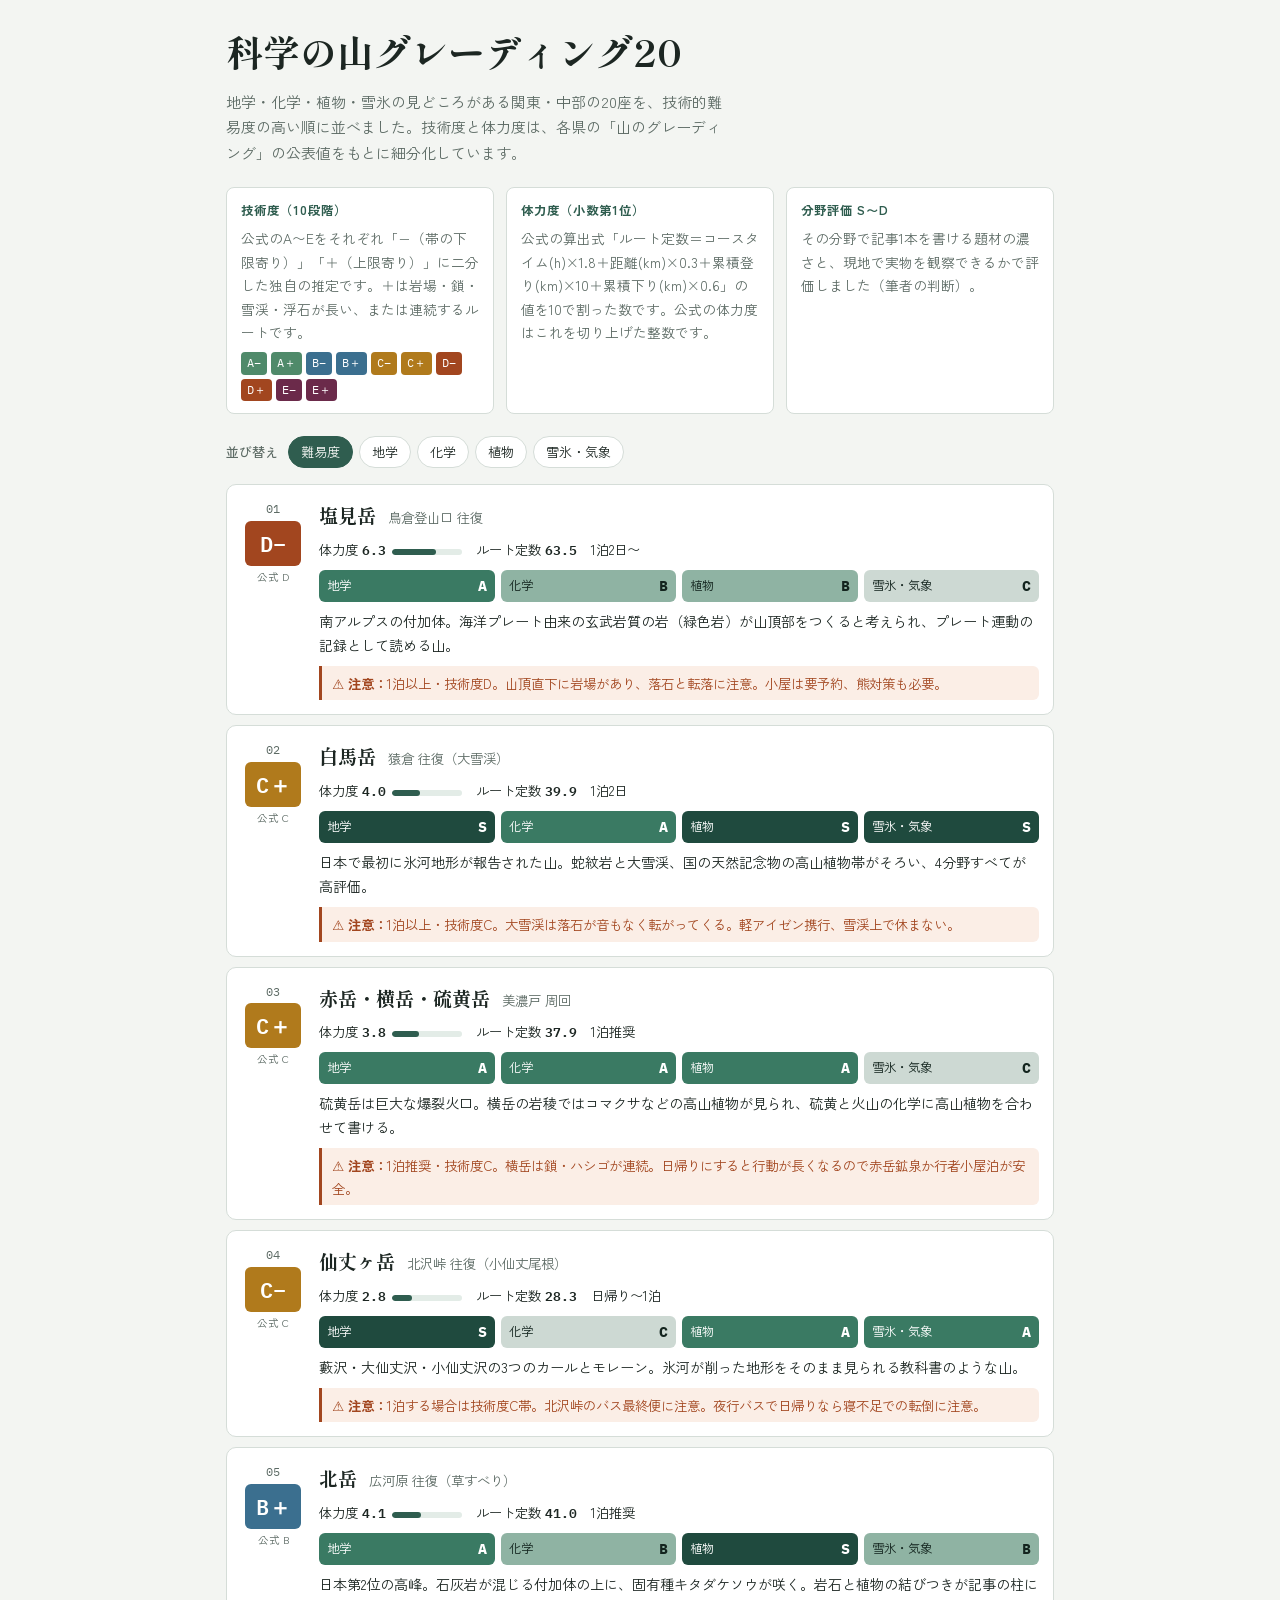
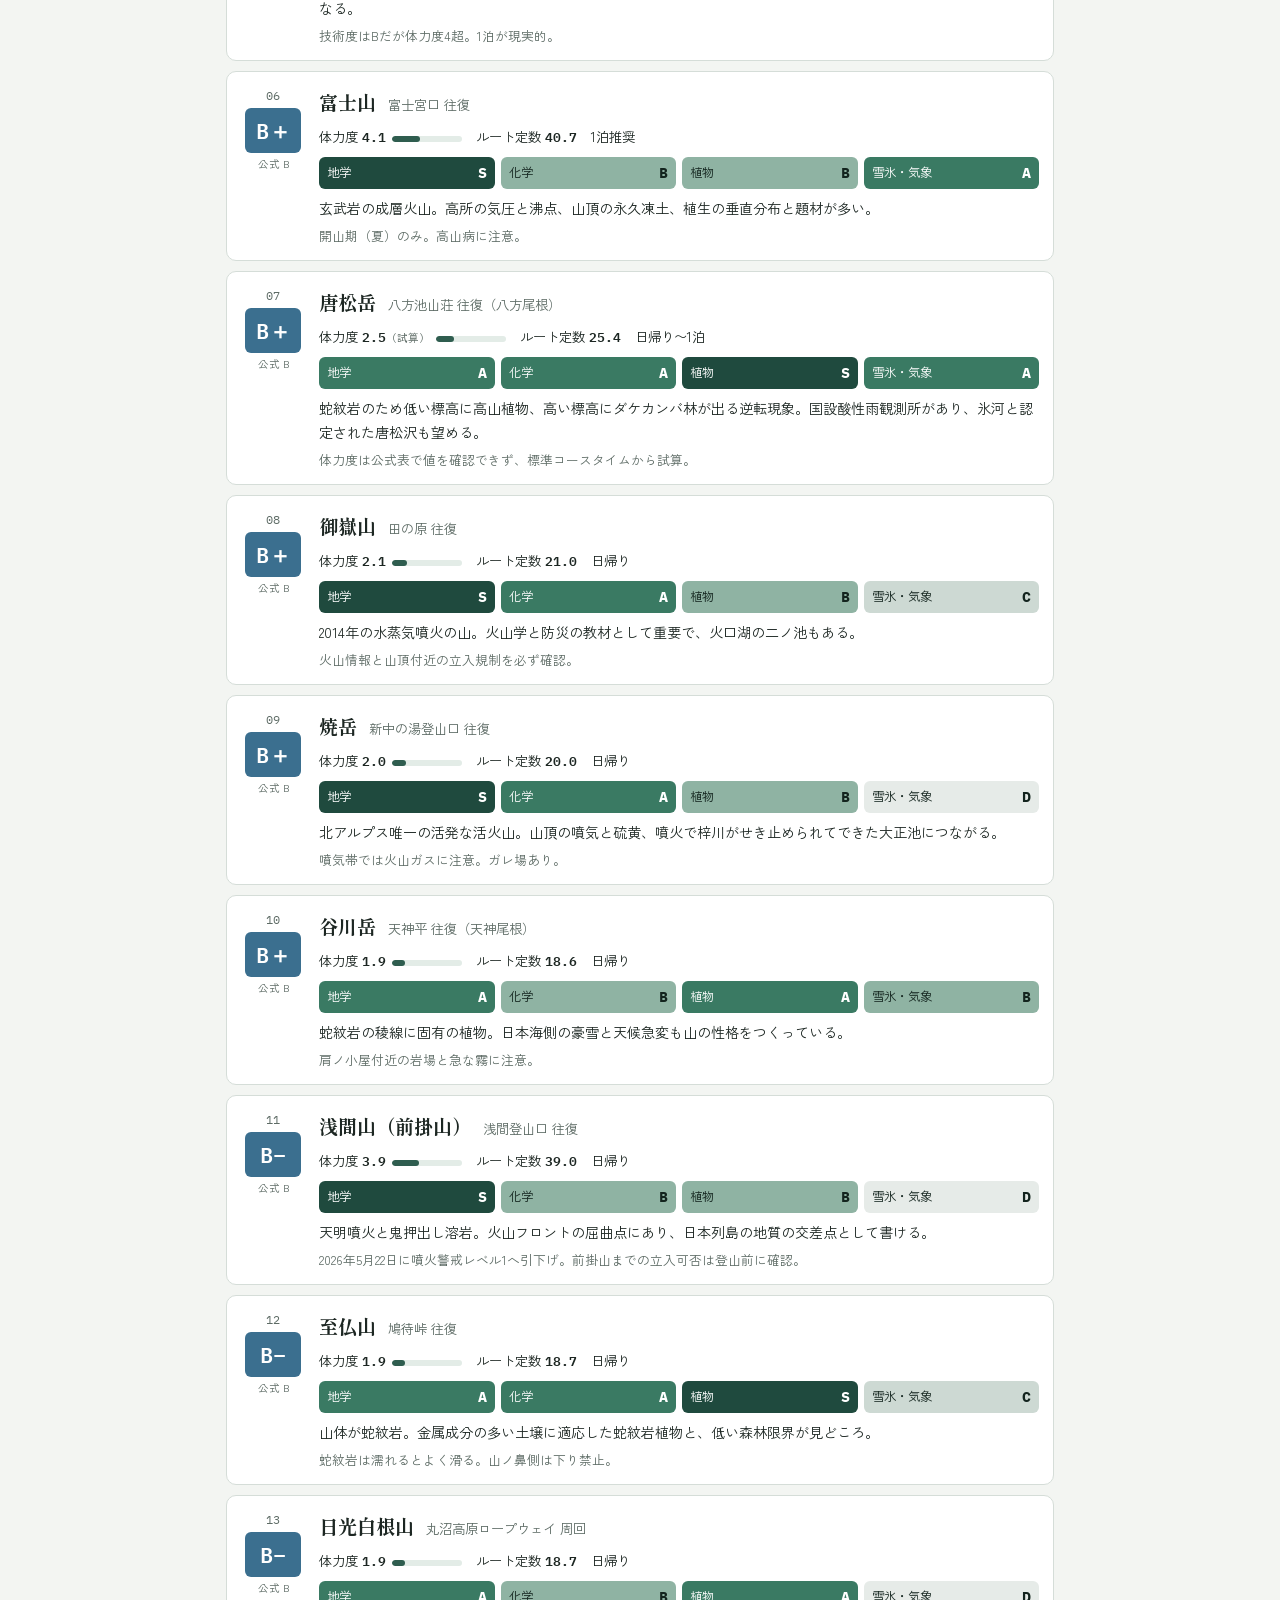
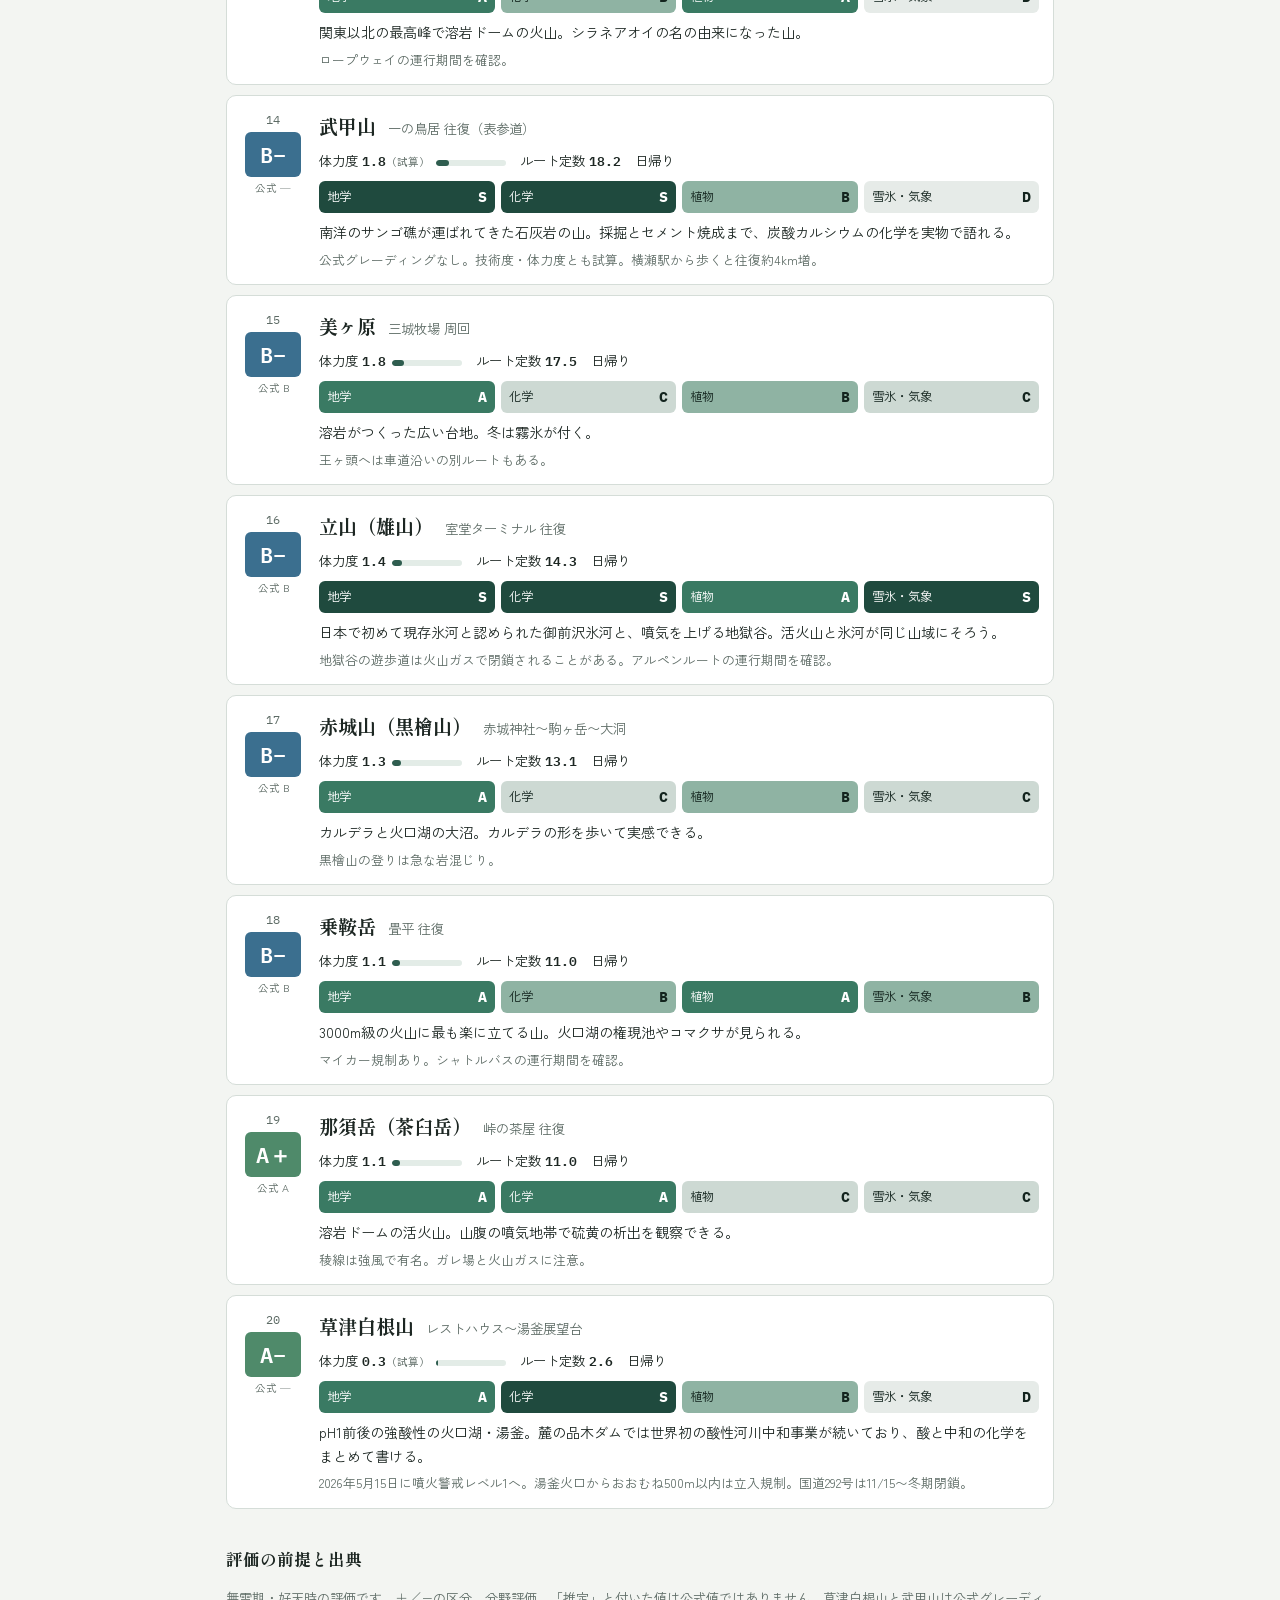
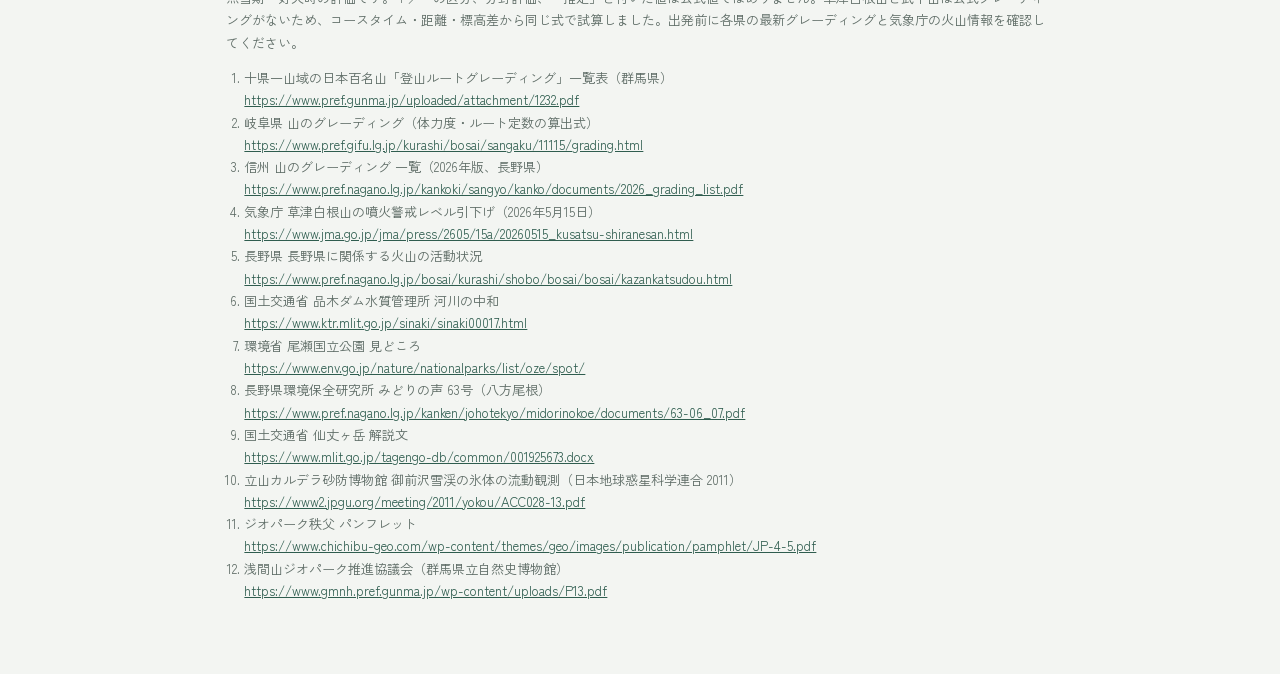
==== index.html @ 6cd1ec20 "Rename 科学の山グレーディング20.html to index.html" ====
<!doctype html><html><head><meta charset=utf8><meta name=viewport content="width=device-width,initial-scale=1,viewport-fit=cover"><style>:root{color-scheme:light;box-sizing:border-box;padding-top:env(safe-area-inset-top,0px);padding-bottom:env(safe-area-inset-bottom,0px)}html{scroll-padding-top:env(safe-area-inset-top,0px)}body{margin:0;padding:0;font:14px -apple-system,BlinkMacSystemFont,sans-serif;background:#fff;color:#000}img{max-width:100%}[hidden]:not([hidden=until-found i]){display:none!important}</style></head><body>
<title>科学の山グレーディング20</title>
<link rel="preconnect" href="https://fonts.googleapis.com">
<link rel="preconnect" href="https://fonts.gstatic.com" crossorigin>
<link rel="stylesheet" href="https://fonts.googleapis.com/css2?family=Shippori+Mincho+B1:wght@600;800&family=Zen+Kaku+Gothic+New:wght@400;500;700&family=IBM+Plex+Mono:wght@500;600&display=swap">
<style>
/* Layout: 等高線図の凡例のような縦一列の山カード。左に技術度バッジ、右に体力度と分野評価 */
:root{
  --bg:#f3f5f2; --surface:#ffffff; --fg:#1c2622; --muted:#5d6b65; --line:#d5ddd8;
  --pine:#2f5d4f; --pine-soft:#e3ece7; --warn:#a2461f; --warn-soft:#fbeee6;
  --gA:#4f8a6a; --gB:#3b6f8f; --gC:#b07a1c; --gD:#a2461f; --gE:#6b2a4a;
  --sS:#1f4a3e; --sA:#3a7a63; --sB:#8fb3a3; --sC:#cdd9d3; --sD:#e6ebe8;
  --onS:#ffffff; --onB:#13241e;
  --f-display:"Shippori Mincho B1","Hiragino Mincho ProN","Yu Mincho",serif;
  --f-body:"Zen Kaku Gothic New","Hiragino Sans","Yu Gothic",system-ui,sans-serif;
  --f-num:"IBM Plex Mono",ui-monospace,"SFMono-Regular",monospace;
}
@media (prefers-color-scheme: dark){:root:not([data-theme="light"]){
  --bg:#121815; --surface:#1a221e; --fg:#e4ebe7; --muted:#9aaba3; --line:#2c3833;
  --pine:#8cc7ae; --pine-soft:#1f2c26; --warn:#f0a07a; --warn-soft:#2e1d16;
  --gA:#6fb08c; --gB:#6aa2c4; --gC:#d9a548; --gD:#e57f53; --gE:#c27aa0;
  --sS:#8cc7ae; --sA:#5e9c84; --sB:#3d5f51; --sC:#2a3a33; --sD:#212b27;
  --onS:#0f1a15; --onB:#e4ebe7; color-scheme:dark}}
:root[data-theme="dark"]{
  --bg:#121815; --surface:#1a221e; --fg:#e4ebe7; --muted:#9aaba3; --line:#2c3833;
  --pine:#8cc7ae; --pine-soft:#1f2c26; --warn:#f0a07a; --warn-soft:#2e1d16;
  --gA:#6fb08c; --gB:#6aa2c4; --gC:#d9a548; --gD:#e57f53; --gE:#c27aa0;
  --sS:#8cc7ae; --sA:#5e9c84; --sB:#3d5f51; --sC:#2a3a33; --sD:#212b27;
  --onS:#0f1a15; --onB:#e4ebe7; color-scheme:dark}
*{box-sizing:border-box}
body{background:var(--bg);color:var(--fg);font-family:var(--f-body);font-size:15px;line-height:1.7;margin:0}
.wrap{max-width:860px;margin:0 auto;padding-inline:16px;padding-block:28px 56px}
h1{font-family:var(--f-display);font-weight:800;font-size:clamp(1.6rem,5vw,2.3rem);line-height:1.25;margin:0 0 .4em;text-wrap:balance}
.lead{color:var(--muted);max-width:62ch;margin:0}
.legend{display:grid;grid-template-columns:repeat(auto-fit,minmax(240px,1fr));gap:12px;margin:22px 0}
.legend section{background:var(--surface);border:1px solid var(--line);border-radius:8px;padding:12px 14px;min-width:0}
.legend h2{font-size:.78rem;letter-spacing:.08em;color:var(--pine);margin:0 0 6px;font-weight:700}
.legend p{margin:0;font-size:.86rem;color:var(--muted)}
.scale{display:flex;flex-wrap:wrap;gap:4px;margin-top:8px}
.scale span{font-family:var(--f-num);font-size:.75rem;padding:1px 6px;border-radius:4px;color:#fff}
.sortbar{display:flex;flex-wrap:wrap;gap:6px;align-items:center;margin:8px 0 16px}
.sortbar b{font-size:.8rem;color:var(--muted);font-weight:500;margin-right:4px}
.sortbar button{font:inherit;font-size:.82rem;border:1px solid var(--line);background:var(--surface);color:var(--fg);border-radius:999px;padding:4px 12px;cursor:pointer}
.sortbar button[aria-pressed="true"]{background:var(--pine);border-color:var(--pine);color:var(--bg)}
.sortbar button:focus-visible{outline:2px solid var(--pine);outline-offset:2px}
ol.list{list-style:none;margin:0;padding:0;display:grid;gap:10px}
.m{display:grid;grid-template-columns:64px 1fr;gap:14px;background:var(--surface);border:1px solid var(--line);border-radius:10px;padding:14px}
.badge{display:flex;flex-direction:column;align-items:center;gap:2px}
.g{font-family:var(--f-num);font-weight:600;font-size:1.35rem;width:56px;text-align:center;border-radius:6px;padding:4px 0;color:#fff}
.g.A{background:var(--gA)}.g.B{background:var(--gB)}.g.C{background:var(--gC)}.g.D{background:var(--gD)}.g.E{background:var(--gE)}
.est{font-size:.66rem;color:var(--muted)}
.rank{font-family:var(--f-num);font-size:.72rem;color:var(--muted)}
.body{min-width:0}
.top{display:flex;flex-wrap:wrap;align-items:baseline;gap:4px 12px}
.name{font-family:var(--f-display);font-weight:800;font-size:1.2rem;margin:0}
.route{font-size:.84rem;color:var(--muted)}
.facts{display:flex;flex-wrap:wrap;gap:6px 14px;margin:6px 0 8px;font-size:.84rem}
.facts .num{font-family:var(--f-num);font-weight:600;font-variant-numeric:tabular-nums}
.bar{display:inline-block;width:70px;height:6px;border-radius:3px;background:var(--pine-soft);vertical-align:middle;margin-left:6px;position:relative;overflow:hidden}
.bar i{position:absolute;inset:0 auto 0 0;background:var(--pine);border-radius:3px}
.scores{display:grid;grid-template-columns:repeat(4,minmax(0,1fr));gap:6px;margin-bottom:8px}
.sc{display:flex;justify-content:space-between;align-items:center;gap:4px;border-radius:6px;padding:3px 8px;font-size:.78rem;background:var(--sD);color:var(--onB)}
.sc b{font-family:var(--f-num);font-size:.95rem}
.sc.S{background:var(--sS);color:var(--onS)}.sc.A{background:var(--sA);color:var(--onS)}.sc.B{background:var(--sB);color:var(--onB)}.sc.C{background:var(--sC);color:var(--onB)}
.note{margin:0;font-size:.88rem}
.status{margin:4px 0 0;font-size:.8rem;color:var(--muted)}
.warn{margin-top:8px;background:var(--warn-soft);color:var(--warn);border-left:3px solid var(--warn);padding:6px 10px;font-size:.84rem;border-radius:0 6px 6px 0}
.warn strong{font-weight:700}
footer{margin-top:36px;font-size:.82rem;color:var(--muted)}
footer h2{font-family:var(--f-display);font-size:1.05rem;color:var(--fg);margin:0 0 8px}
footer ol{padding-left:1.4em;margin:0 0 16px}
footer a{color:var(--pine);word-break:break-all}
@media (max-width:520px){
  .m{grid-template-columns:52px 1fr;gap:10px;padding:12px}
  .g{width:48px;font-size:1.15rem}
  .scores{grid-template-columns:repeat(2,minmax(0,1fr))}
}
@media (prefers-reduced-motion:reduce){*{transition:none!important}}
</style>

<div class="wrap">
  <h1>科学の山グレーディング20</h1>
  <p class="lead">地学・化学・植物・雪氷の見どころがある関東・中部の20座を、技術的難易度の高い順に並べました。技術度と体力度は、各県の「山のグレーディング」の公表値をもとに細分化しています。</p>

  <div class="legend">
    <section>
      <h2>技術度（10段階）</h2>
      <p>公式のA〜Eをそれぞれ「−（帯の下限寄り）」「＋（上限寄り）」に二分した独自の推定です。＋は岩場・鎖・雪渓・浮石が長い、または連続するルートです。</p>
      <div class="scale"><span style="background:var(--gA)">A−</span><span style="background:var(--gA)">A＋</span><span style="background:var(--gB)">B−</span><span style="background:var(--gB)">B＋</span><span style="background:var(--gC)">C−</span><span style="background:var(--gC)">C＋</span><span style="background:var(--gD)">D−</span><span style="background:var(--gD)">D＋</span><span style="background:var(--gE)">E−</span><span style="background:var(--gE)">E＋</span></div>
    </section>
    <section>
      <h2>体力度（小数第1位）</h2>
      <p>公式の算出式「ルート定数＝コースタイム(h)×1.8＋距離(km)×0.3＋累積登り(km)×10＋累積下り(km)×0.6」の値を10で割った数です。公式の体力度はこれを切り上げた整数です。</p>
    </section>
    <section>
      <h2>分野評価 S〜D</h2>
      <p>その分野で記事1本を書ける題材の濃さと、現地で実物を観察できるかで評価しました（筆者の判断）。</p>
    </section>
  </div>

  <div class="sortbar" role="group" aria-label="並び替え">
    <b>並び替え</b>
    <button type="button" id="s-diff" data-k="diff" aria-pressed="true">難易度</button>
    <button type="button" id="s-geo" data-k="geo" aria-pressed="false">地学</button>
    <button type="button" id="s-chem" data-k="chem" aria-pressed="false">化学</button>
    <button type="button" id="s-plant" data-k="plant" aria-pressed="false">植物</button>
    <button type="button" id="s-ice" data-k="ice" aria-pressed="false">雪氷・気象</button>
  </div>

  <ol class="list" id="list"></ol>

  <footer>
    <h2>評価の前提と出典</h2>
    <p>無雪期・好天時の評価です。＋／−の区分、分野評価、「推定」と付いた値は公式値ではありません。草津白根山と武甲山は公式グレーディングがないため、コースタイム・距離・標高差から同じ式で試算しました。出発前に各県の最新グレーディングと気象庁の火山情報を確認してください。</p>
    <ol>
      <li>十県一山域の日本百名山「登山ルートグレーディング」一覧表（群馬県）<br><a href="https://www.pref.gunma.jp/uploaded/attachment/1232.pdf" target="_blank" rel="noopener">https://www.pref.gunma.jp/uploaded/attachment/1232.pdf</a></li>
      <li>岐阜県 山のグレーディング（体力度・ルート定数の算出式）<br><a href="https://www.pref.gifu.lg.jp/kurashi/bosai/sangaku/11115/grading.html" target="_blank" rel="noopener">https://www.pref.gifu.lg.jp/kurashi/bosai/sangaku/11115/grading.html</a></li>
      <li>信州 山のグレーディング 一覧（2026年版、長野県）<br><a href="https://www.pref.nagano.lg.jp/kankoki/sangyo/kanko/documents/2026_grading_list.pdf" target="_blank" rel="noopener">https://www.pref.nagano.lg.jp/kankoki/sangyo/kanko/documents/2026_grading_list.pdf</a></li>
      <li>気象庁 草津白根山の噴火警戒レベル引下げ（2026年5月15日）<br><a href="https://www.jma.go.jp/jma/press/2605/15a/20260515_kusatsu-shiranesan.html" target="_blank" rel="noopener">https://www.jma.go.jp/jma/press/2605/15a/20260515_kusatsu-shiranesan.html</a></li>
      <li>長野県 長野県に関係する火山の活動状況<br><a href="https://www.pref.nagano.lg.jp/bosai/kurashi/shobo/bosai/bosai/kazankatsudou.html" target="_blank" rel="noopener">https://www.pref.nagano.lg.jp/bosai/kurashi/shobo/bosai/bosai/kazankatsudou.html</a></li>
      <li>国土交通省 品木ダム水質管理所 河川の中和<br><a href="https://www.ktr.mlit.go.jp/sinaki/sinaki00017.html" target="_blank" rel="noopener">https://www.ktr.mlit.go.jp/sinaki/sinaki00017.html</a></li>
      <li>環境省 尾瀬国立公園 見どころ<br><a href="https://www.env.go.jp/nature/nationalparks/list/oze/spot/" target="_blank" rel="noopener">https://www.env.go.jp/nature/nationalparks/list/oze/spot/</a></li>
      <li>長野県環境保全研究所 みどりの声 63号（八方尾根）<br><a href="https://www.pref.nagano.lg.jp/kanken/johotekyo/midorinokoe/documents/63-06_07.pdf" target="_blank" rel="noopener">https://www.pref.nagano.lg.jp/kanken/johotekyo/midorinokoe/documents/63-06_07.pdf</a></li>
      <li>国土交通省 仙丈ヶ岳 解説文<br><a href="https://www.mlit.go.jp/tagengo-db/common/001925673.docx" target="_blank" rel="noopener">https://www.mlit.go.jp/tagengo-db/common/001925673.docx</a></li>
      <li>立山カルデラ砂防博物館 御前沢雪渓の氷体の流動観測（日本地球惑星科学連合 2011）<br><a href="https://www2.jpgu.org/meeting/2011/yokou/ACC028-13.pdf" target="_blank" rel="noopener">https://www2.jpgu.org/meeting/2011/yokou/ACC028-13.pdf</a></li>
      <li>ジオパーク秩父 パンフレット<br><a href="https://www.chichibu-geo.com/wp-content/themes/geo/images/publication/pamphlet/JP-4-5.pdf" target="_blank" rel="noopener">https://www.chichibu-geo.com/wp-content/themes/geo/images/publication/pamphlet/JP-4-5.pdf</a></li>
      <li>浅間山ジオパーク推進協議会（群馬県立自然史博物館）<br><a href="https://www.gmnh.pref.gunma.jp/wp-content/uploads/P13.pdf" target="_blank" rel="noopener">https://www.gmnh.pref.gunma.jp/wp-content/uploads/P13.pdf</a></li>
    </ol>
  </footer>
</div>

<script>
const M = [
 {n:"塩見岳",r:"鳥倉登山口 往復",of:"D",g:"D−",c:63.5,days:"1泊2日〜",geo:"A",chem:"B",plant:"B",ice:"C",
  t:"南アルプスの付加体。海洋プレート由来の玄武岩質の岩（緑色岩）が山頂部をつくると考えられ、プレート運動の記録として読める山。",
  w:"1泊以上・技術度D。山頂直下に岩場があり、落石と転落に注意。小屋は要予約、熊対策も必要。"},
 {n:"白馬岳",r:"猿倉 往復（大雪渓）",of:"C",g:"C＋",c:39.9,days:"1泊2日",geo:"S",chem:"A",plant:"S",ice:"S",
  t:"日本で最初に氷河地形が報告された山。蛇紋岩と大雪渓、国の天然記念物の高山植物帯がそろい、4分野すべてが高評価。",
  w:"1泊以上・技術度C。大雪渓は落石が音もなく転がってくる。軽アイゼン携行、雪渓上で休まない。"},
 {n:"赤岳・横岳・硫黄岳",r:"美濃戸 周回",of:"C",g:"C＋",c:37.9,days:"1泊推奨",geo:"A",chem:"A",plant:"A",ice:"C",
  t:"硫黄岳は巨大な爆裂火口。横岳の岩稜ではコマクサなどの高山植物が見られ、硫黄と火山の化学に高山植物を合わせて書ける。",
  w:"1泊推奨・技術度C。横岳は鎖・ハシゴが連続。日帰りにすると行動が長くなるので赤岳鉱泉か行者小屋泊が安全。"},
 {n:"仙丈ヶ岳",r:"北沢峠 往復（小仙丈尾根）",of:"C",g:"C−",c:28.3,days:"日帰り〜1泊",geo:"S",chem:"C",plant:"A",ice:"A",
  t:"藪沢・大仙丈沢・小仙丈沢の3つのカールとモレーン。氷河が削った地形をそのまま見られる教科書のような山。",
  w:"1泊する場合は技術度C帯。北沢峠のバス最終便に注意。夜行バスで日帰りなら寝不足での転倒に注意。"},
 {n:"北岳",r:"広河原 往復（草すべり）",of:"B",g:"B＋",c:41.0,days:"1泊推奨",geo:"A",chem:"B",plant:"S",ice:"B",
  t:"日本第2位の高峰。石灰岩が混じる付加体の上に、固有種キタダケソウが咲く。岩石と植物の結びつきが記事の柱になる。",
  status:"技術度はBだが体力度4超。1泊が現実的。"},
 {n:"富士山",r:"富士宮口 往復",of:"B",g:"B＋",c:40.7,days:"1泊推奨",geo:"S",chem:"B",plant:"B",ice:"A",
  t:"玄武岩の成層火山。高所の気圧と沸点、山頂の永久凍土、植生の垂直分布と題材が多い。",
  status:"開山期（夏）のみ。高山病に注意。"},
 {n:"唐松岳",r:"八方池山荘 往復（八方尾根）",of:"B",g:"B＋",c:25.4,est:true,days:"日帰り〜1泊",geo:"A",chem:"A",plant:"S",ice:"A",
  t:"蛇紋岩のため低い標高に高山植物、高い標高にダケカンバ林が出る逆転現象。国設酸性雨観測所があり、氷河と認定された唐松沢も望める。",
  status:"体力度は公式表で値を確認できず、標準コースタイムから試算。"},
 {n:"御嶽山",r:"田の原 往復",of:"B",g:"B＋",c:21.0,days:"日帰り",geo:"S",chem:"A",plant:"B",ice:"C",
  t:"2014年の水蒸気噴火の山。火山学と防災の教材として重要で、火口湖の二ノ池もある。",
  status:"火山情報と山頂付近の立入規制を必ず確認。"},
 {n:"焼岳",r:"新中の湯登山口 往復",of:"B",g:"B＋",c:20.0,days:"日帰り",geo:"S",chem:"A",plant:"B",ice:"D",
  t:"北アルプス唯一の活発な活火山。山頂の噴気と硫黄、噴火で梓川がせき止められてできた大正池につながる。",
  status:"噴気帯では火山ガスに注意。ガレ場あり。"},
 {n:"谷川岳",r:"天神平 往復（天神尾根）",of:"B",g:"B＋",c:18.6,days:"日帰り",geo:"A",chem:"B",plant:"A",ice:"B",
  t:"蛇紋岩の稜線に固有の植物。日本海側の豪雪と天候急変も山の性格をつくっている。",
  status:"肩ノ小屋付近の岩場と急な霧に注意。"},
 {n:"浅間山（前掛山）",r:"浅間登山口 往復",of:"B",g:"B−",c:39.0,days:"日帰り",geo:"S",chem:"B",plant:"B",ice:"D",
  t:"天明噴火と鬼押出し溶岩。火山フロントの屈曲点にあり、日本列島の地質の交差点として書ける。",
  status:"2026年5月22日に噴火警戒レベル1へ引下げ。前掛山までの立入可否は登山前に確認。"},
 {n:"至仏山",r:"鳩待峠 往復",of:"B",g:"B−",c:18.7,days:"日帰り",geo:"A",chem:"A",plant:"S",ice:"C",
  t:"山体が蛇紋岩。金属成分の多い土壌に適応した蛇紋岩植物と、低い森林限界が見どころ。",
  status:"蛇紋岩は濡れるとよく滑る。山ノ鼻側は下り禁止。"},
 {n:"日光白根山",r:"丸沼高原ロープウェイ 周回",of:"B",g:"B−",c:18.7,days:"日帰り",geo:"A",chem:"B",plant:"A",ice:"D",
  t:"関東以北の最高峰で溶岩ドームの火山。シラネアオイの名の由来になった山。",
  status:"ロープウェイの運行期間を確認。"},
 {n:"武甲山",r:"一の鳥居 往復（表参道）",of:"—",g:"B−",c:18.2,est:true,days:"日帰り",geo:"S",chem:"S",plant:"B",ice:"D",
  t:"南洋のサンゴ礁が運ばれてきた石灰岩の山。採掘とセメント焼成まで、炭酸カルシウムの化学を実物で語れる。",
  status:"公式グレーディングなし。技術度・体力度とも試算。横瀬駅から歩くと往復約4km増。"},
 {n:"美ヶ原",r:"三城牧場 周回",of:"B",g:"B−",c:17.5,days:"日帰り",geo:"A",chem:"C",plant:"B",ice:"C",
  t:"溶岩がつくった広い台地。冬は霧氷が付く。",
  status:"王ヶ頭へは車道沿いの別ルートもある。"},
 {n:"立山（雄山）",r:"室堂ターミナル 往復",of:"B",g:"B−",c:14.3,days:"日帰り",geo:"S",chem:"S",plant:"A",ice:"S",
  t:"日本で初めて現存氷河と認められた御前沢氷河と、噴気を上げる地獄谷。活火山と氷河が同じ山域にそろう。",
  status:"地獄谷の遊歩道は火山ガスで閉鎖されることがある。アルペンルートの運行期間を確認。"},
 {n:"赤城山（黒檜山）",r:"赤城神社〜駒ヶ岳〜大洞",of:"B",g:"B−",c:13.1,days:"日帰り",geo:"A",chem:"C",plant:"B",ice:"C",
  t:"カルデラと火口湖の大沼。カルデラの形を歩いて実感できる。",
  status:"黒檜山の登りは急な岩混じり。"},
 {n:"乗鞍岳",r:"畳平 往復",of:"B",g:"B−",c:11.0,days:"日帰り",geo:"A",chem:"B",plant:"A",ice:"B",
  t:"3000m級の火山に最も楽に立てる山。火口湖の権現池やコマクサが見られる。",
  status:"マイカー規制あり。シャトルバスの運行期間を確認。"},
 {n:"那須岳（茶臼岳）",r:"峠の茶屋 往復",of:"A",g:"A＋",c:11.0,days:"日帰り",geo:"A",chem:"A",plant:"C",ice:"C",
  t:"溶岩ドームの活火山。山腹の噴気地帯で硫黄の析出を観察できる。",
  status:"稜線は強風で有名。ガレ場と火山ガスに注意。"},
 {n:"草津白根山",r:"レストハウス〜湯釜展望台",of:"—",g:"A−",c:2.6,est:true,days:"日帰り",geo:"A",chem:"S",plant:"B",ice:"D",
  t:"pH1前後の強酸性の火口湖・湯釜。麓の品木ダムでは世界初の酸性河川中和事業が続いており、酸と中和の化学をまとめて書ける。",
  status:"2026年5月15日に噴火警戒レベル1へ。湯釜火口からおおむね500m以内は立入規制。国道292号は11/15〜冬期閉鎖。"}
];
const GR = ["A−","A＋","B−","B＋","C−","C＋","D−","D＋","E−","E＋"];
const SV = {S:5,A:4,B:3,C:2,D:1};
const esc = s => s.replace(/[&<>"]/g, c => ({"&":"&amp;","<":"&lt;",">":"&gt;",'"':"&quot;"}[c]));
function card(m,i){
  const lv = (m.c/10).toFixed(1);
  const pct = Math.min(100, m.c);
  const sc = [["地学","geo"],["化学","chem"],["植物","plant"],["雪氷・気象","ice"]]
    .map(([l,k])=>`<span class="sc ${m[k]}">${l}<b>${m[k]}</b></span>`).join("");
  return `<li class="m">
    <div class="badge"><span class="rank">${String(i+1).padStart(2,"0")}</span><span class="g ${m.g[0]}">${m.g}</span><span class="est">公式 ${m.of}</span></div>
    <div class="body">
      <div class="top"><h3 class="name">${esc(m.n)}</h3><span class="route">${esc(m.r)}</span></div>
      <div class="facts">
        <span>体力度 <span class="num">${lv}</span>${m.est?'<span class="est">（試算）</span>':''}<span class="bar" aria-hidden="true"><i style="width:${pct}%"></i></span></span>
        <span>ルート定数 <span class="num">${m.c.toFixed(1)}</span></span>
        <span>${esc(m.days)}</span>
      </div>
      <div class="scores">${sc}</div>
      <p class="note">${esc(m.t)}</p>
      ${m.status?`<p class="status">${esc(m.status)}</p>`:''}
      ${m.w?`<div class="warn"><strong>⚠ 注意：</strong>${esc(m.w)}</div>`:''}
    </div></li>`;
}
function render(key){
  const arr = M.slice();
  if(key==="diff") arr.sort((a,b)=> GR.indexOf(b.g)-GR.indexOf(a.g) || b.c-a.c);
  else arr.sort((a,b)=> SV[b[key]]-SV[a[key]] || GR.indexOf(b.g)-GR.indexOf(a.g) || b.c-a.c);
  document.getElementById("list").innerHTML = arr.map(card).join("");
  document.querySelectorAll(".sortbar button").forEach(btn=>btn.setAttribute("aria-pressed", btn.dataset.k===key ? "true":"false"));
  try{ localStorage.setItem("sort", key); }catch(e){}
}
document.querySelectorAll(".sortbar button").forEach(btn=>btn.addEventListener("click",()=>render(btn.dataset.k)));
let start = "diff";
try{ const s = localStorage.getItem("sort"); if(s && document.querySelector(`[data-k="${s}"]`)) start = s; }catch(e){}
render(start);
</script>

</body></html>
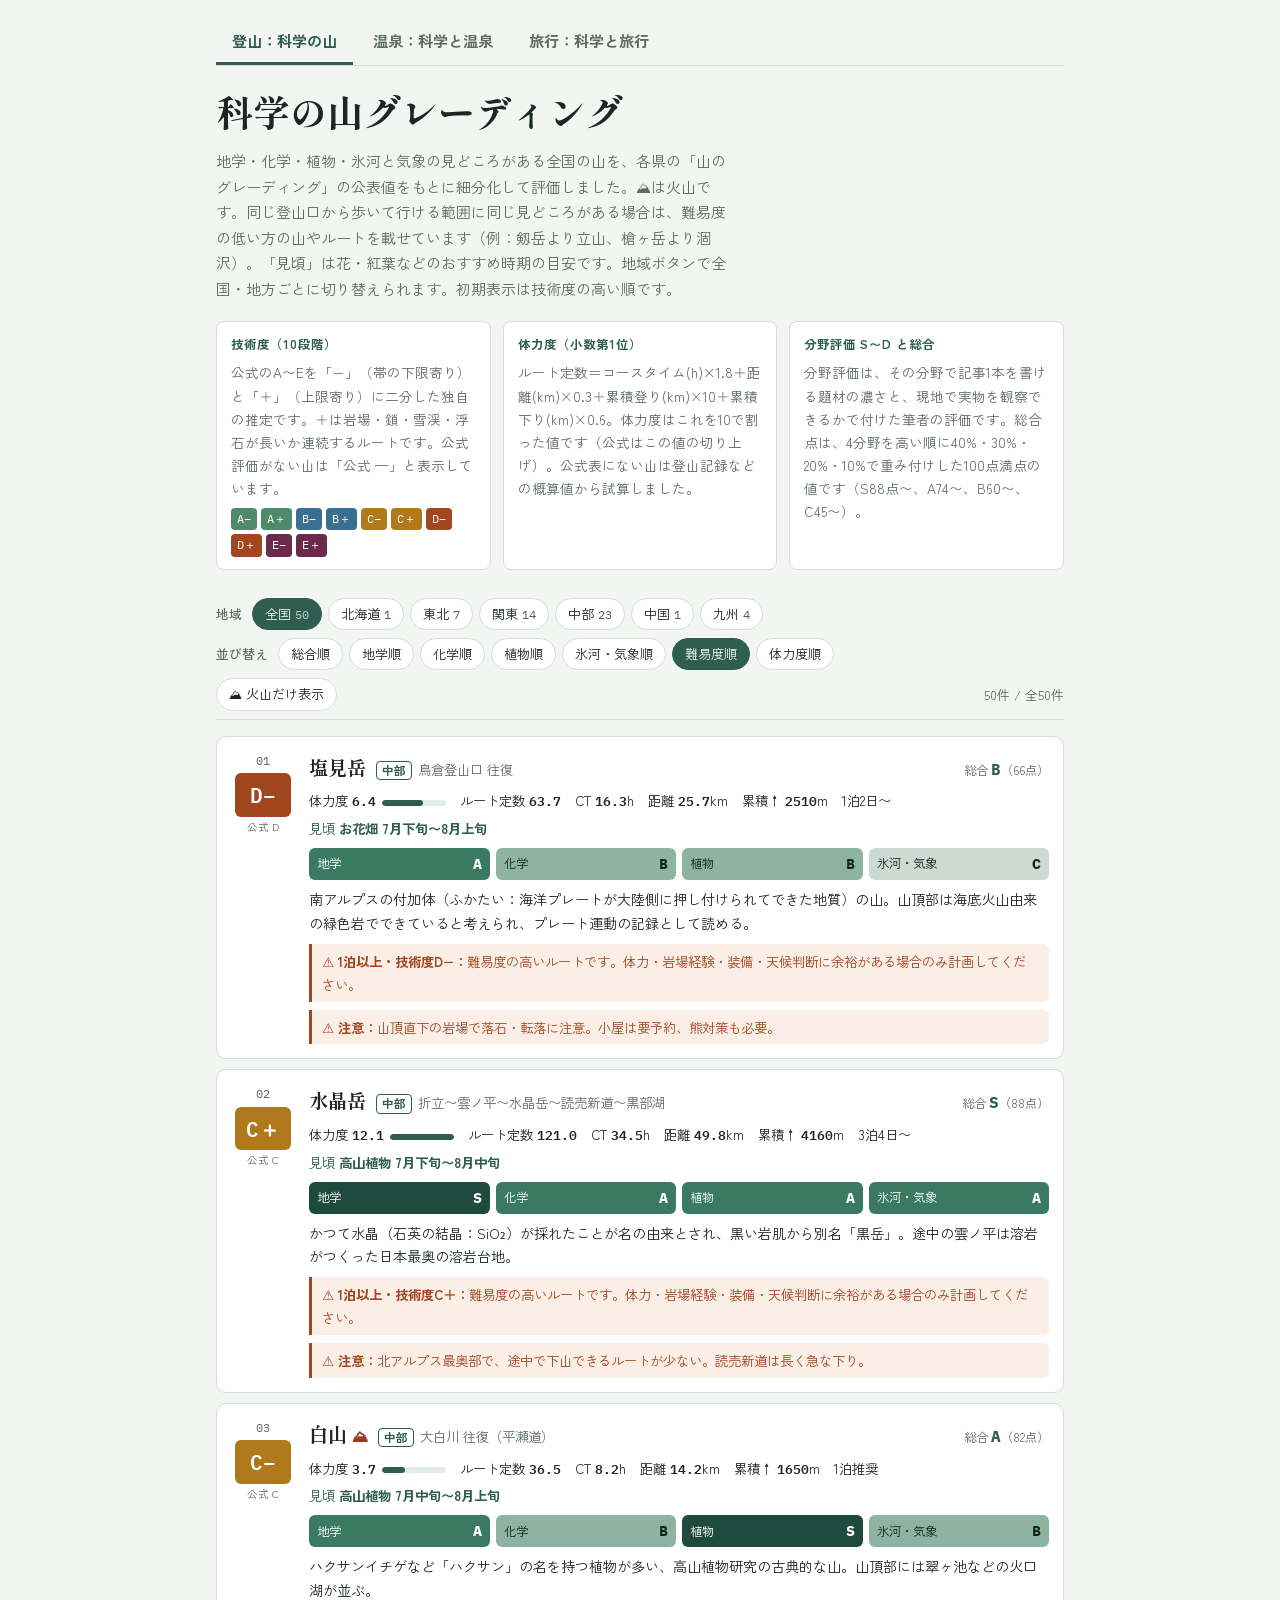
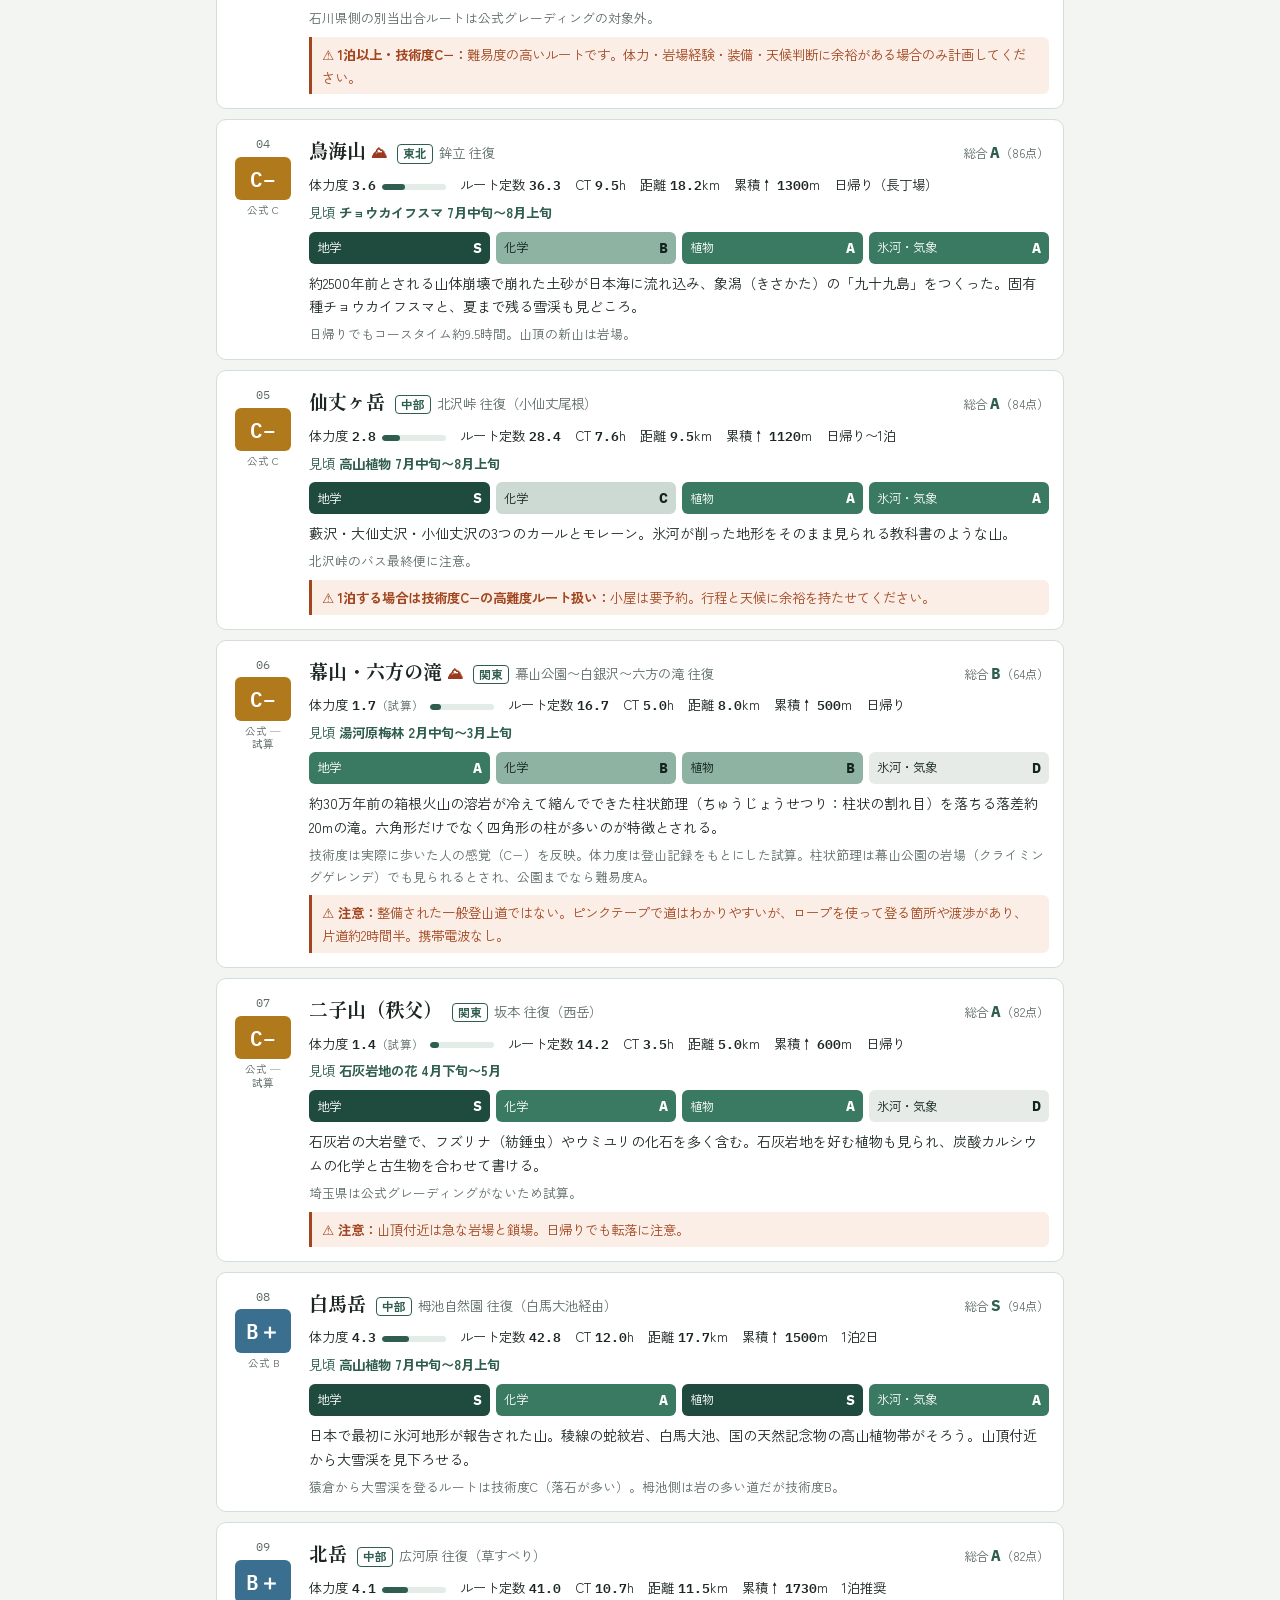
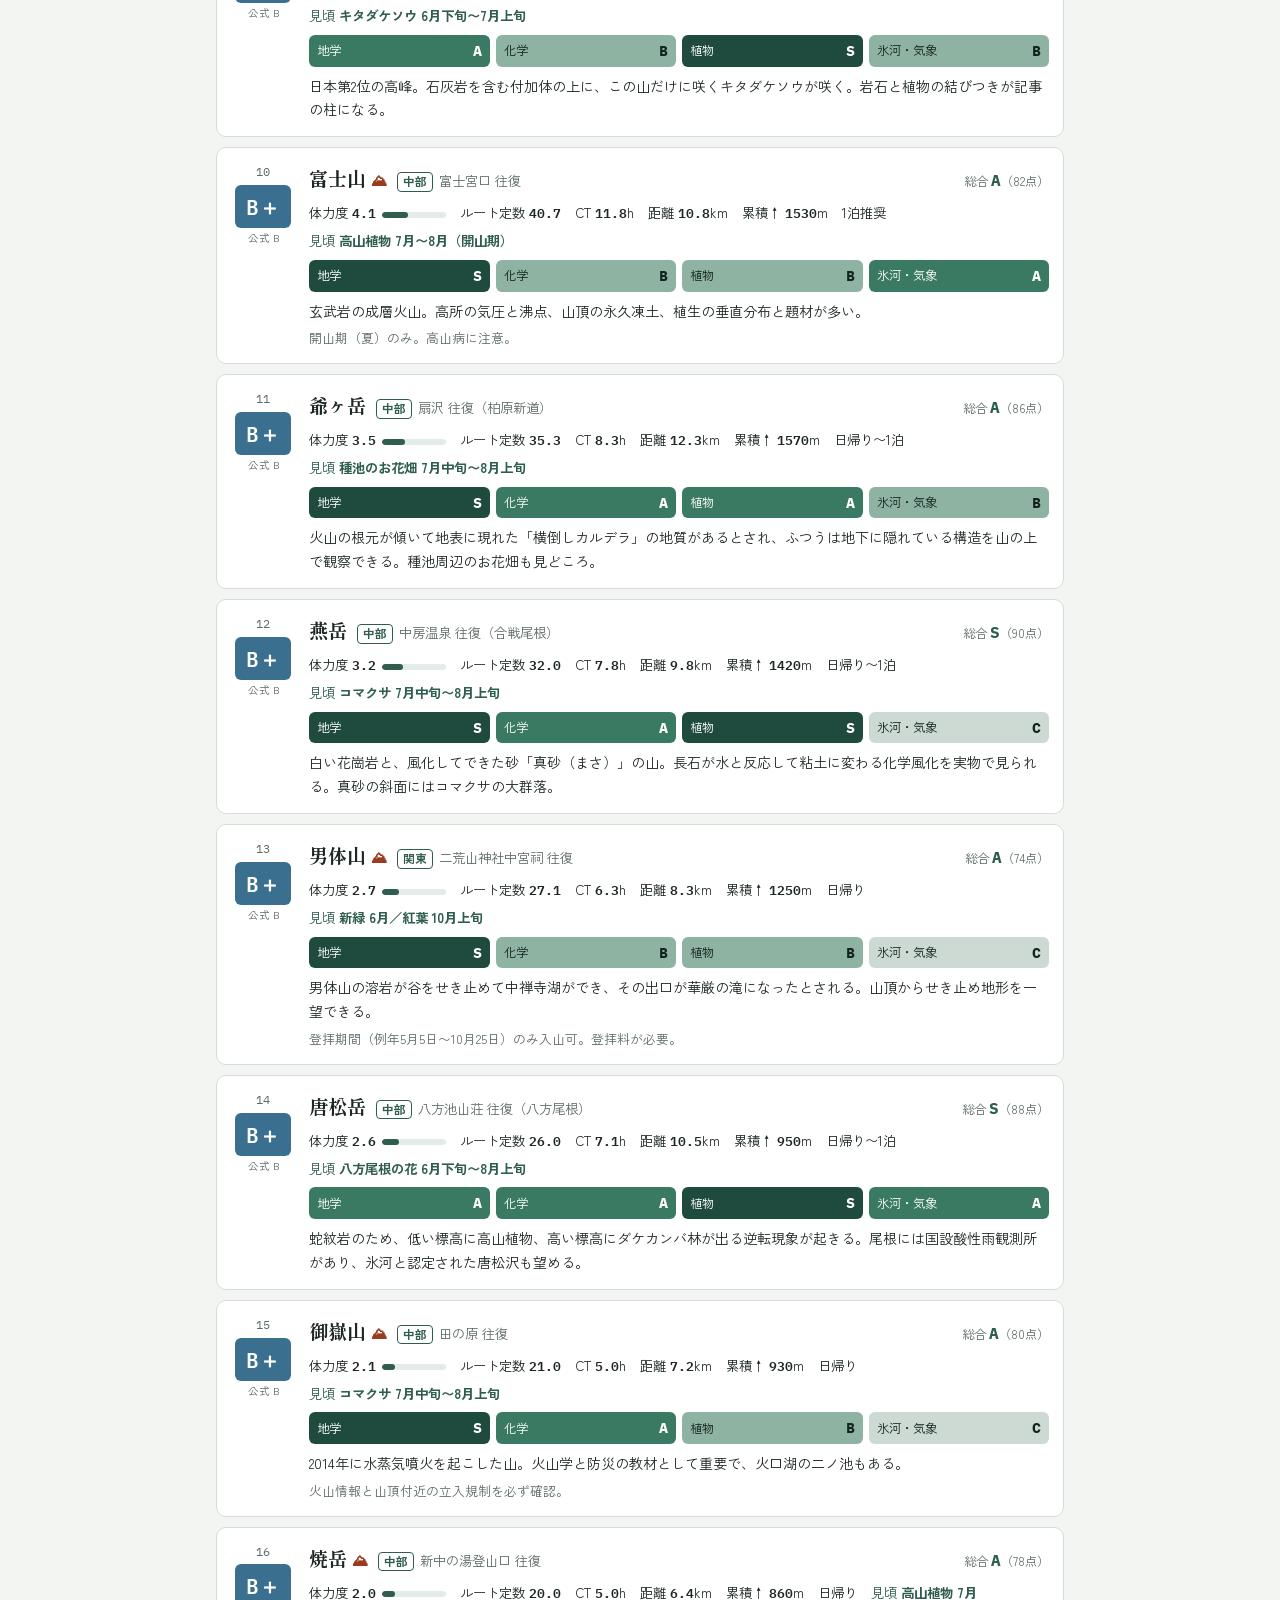
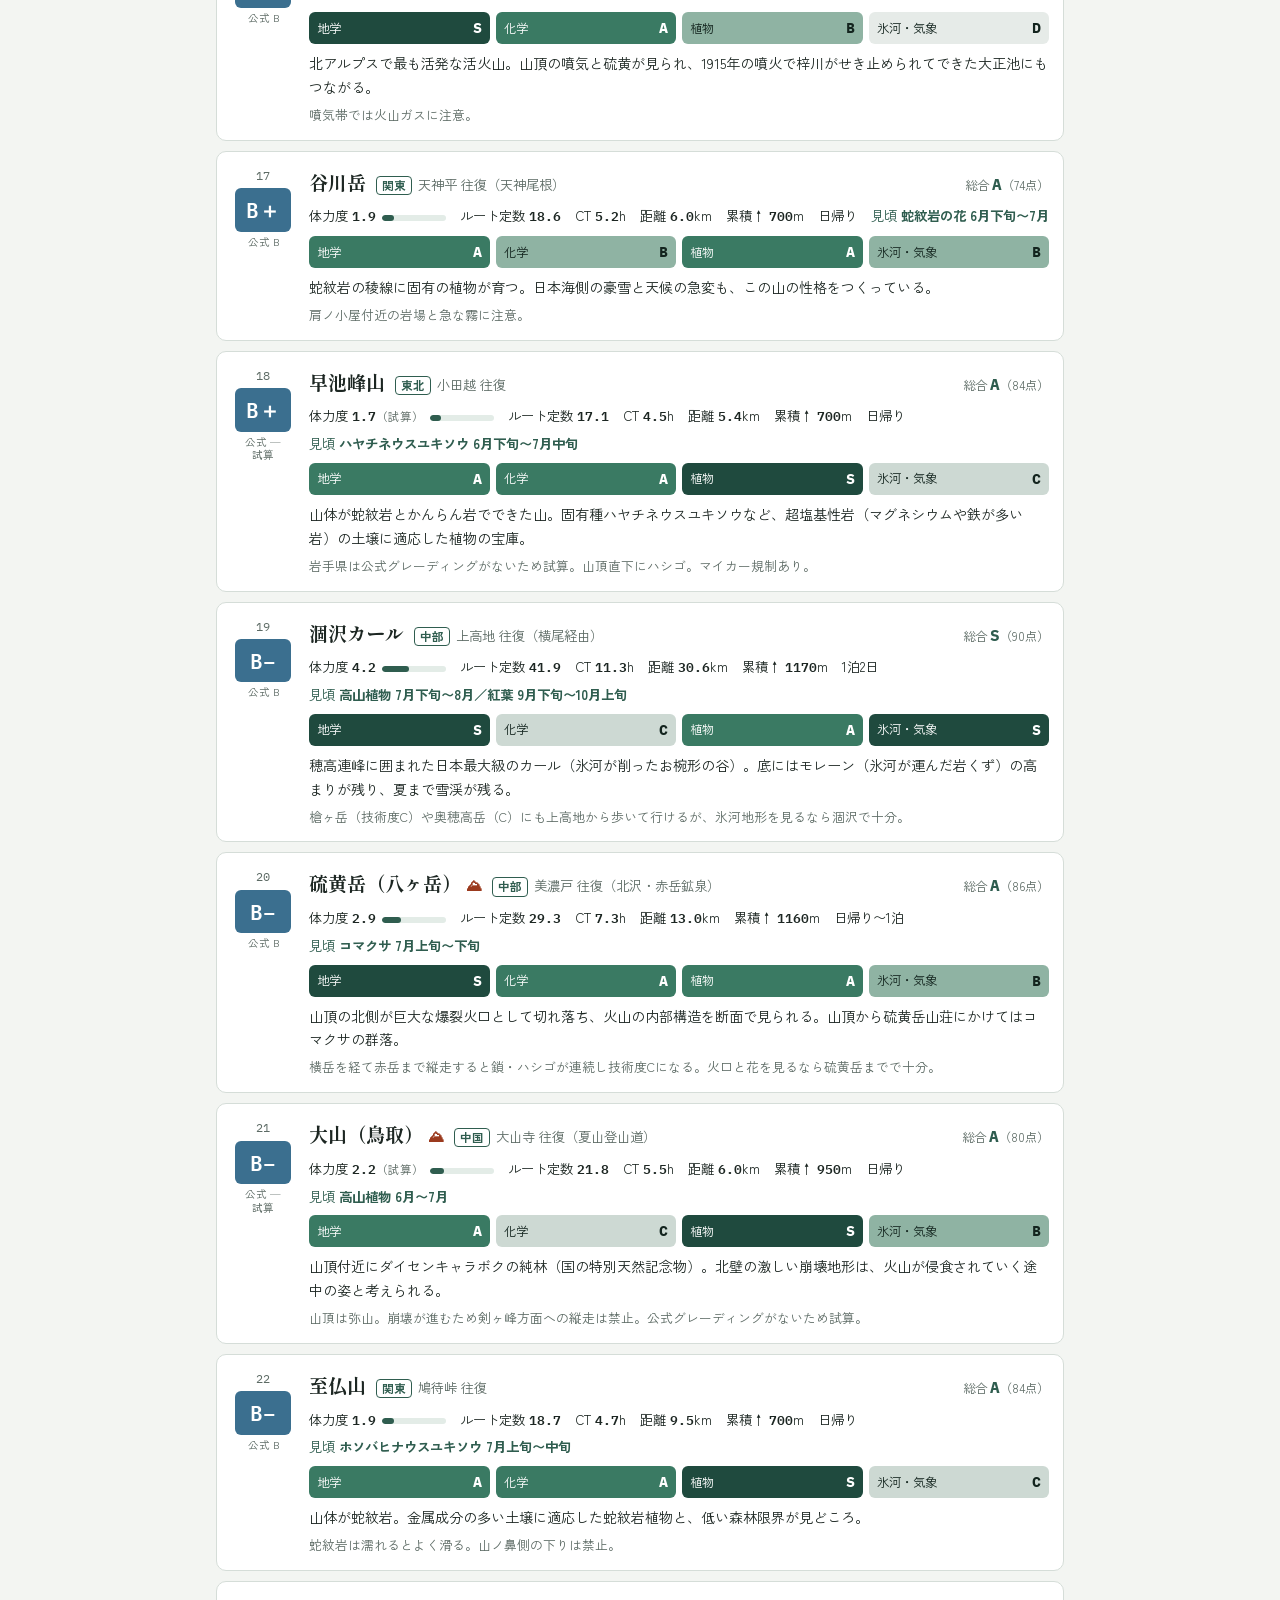
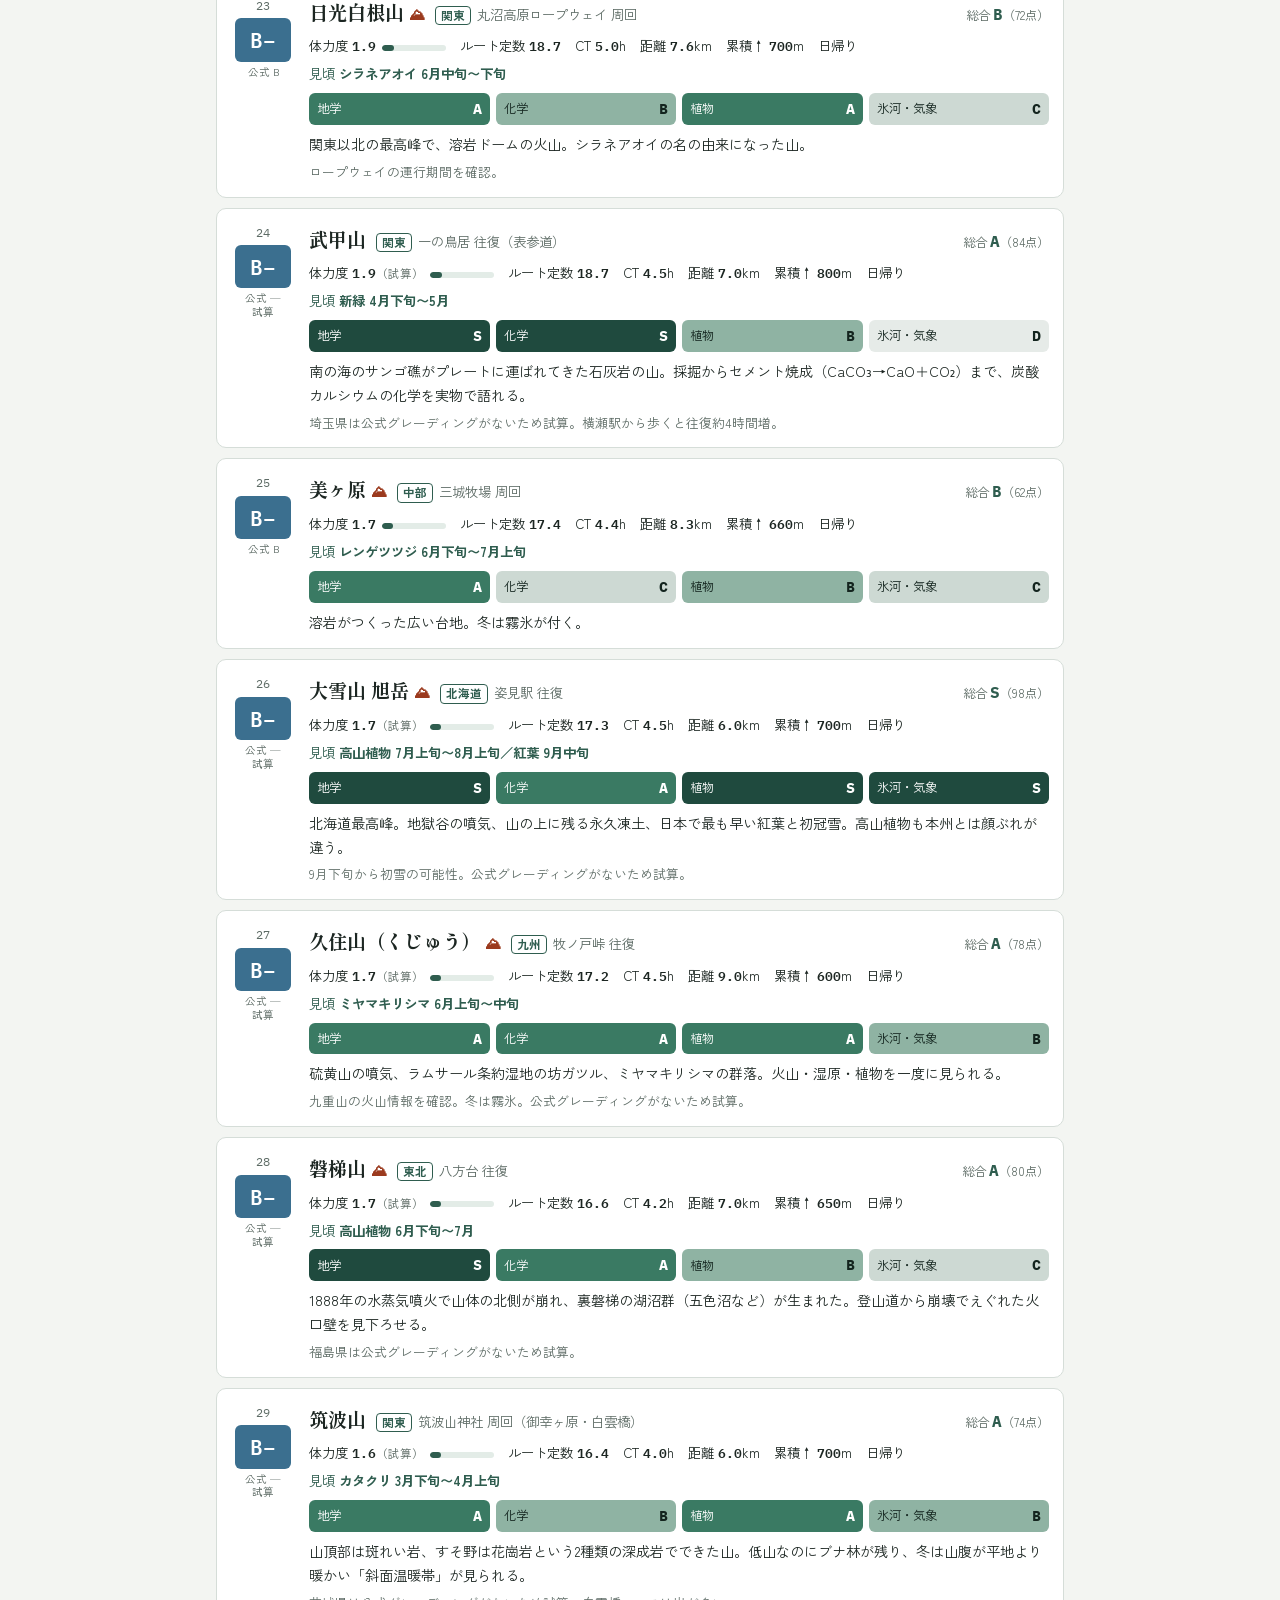
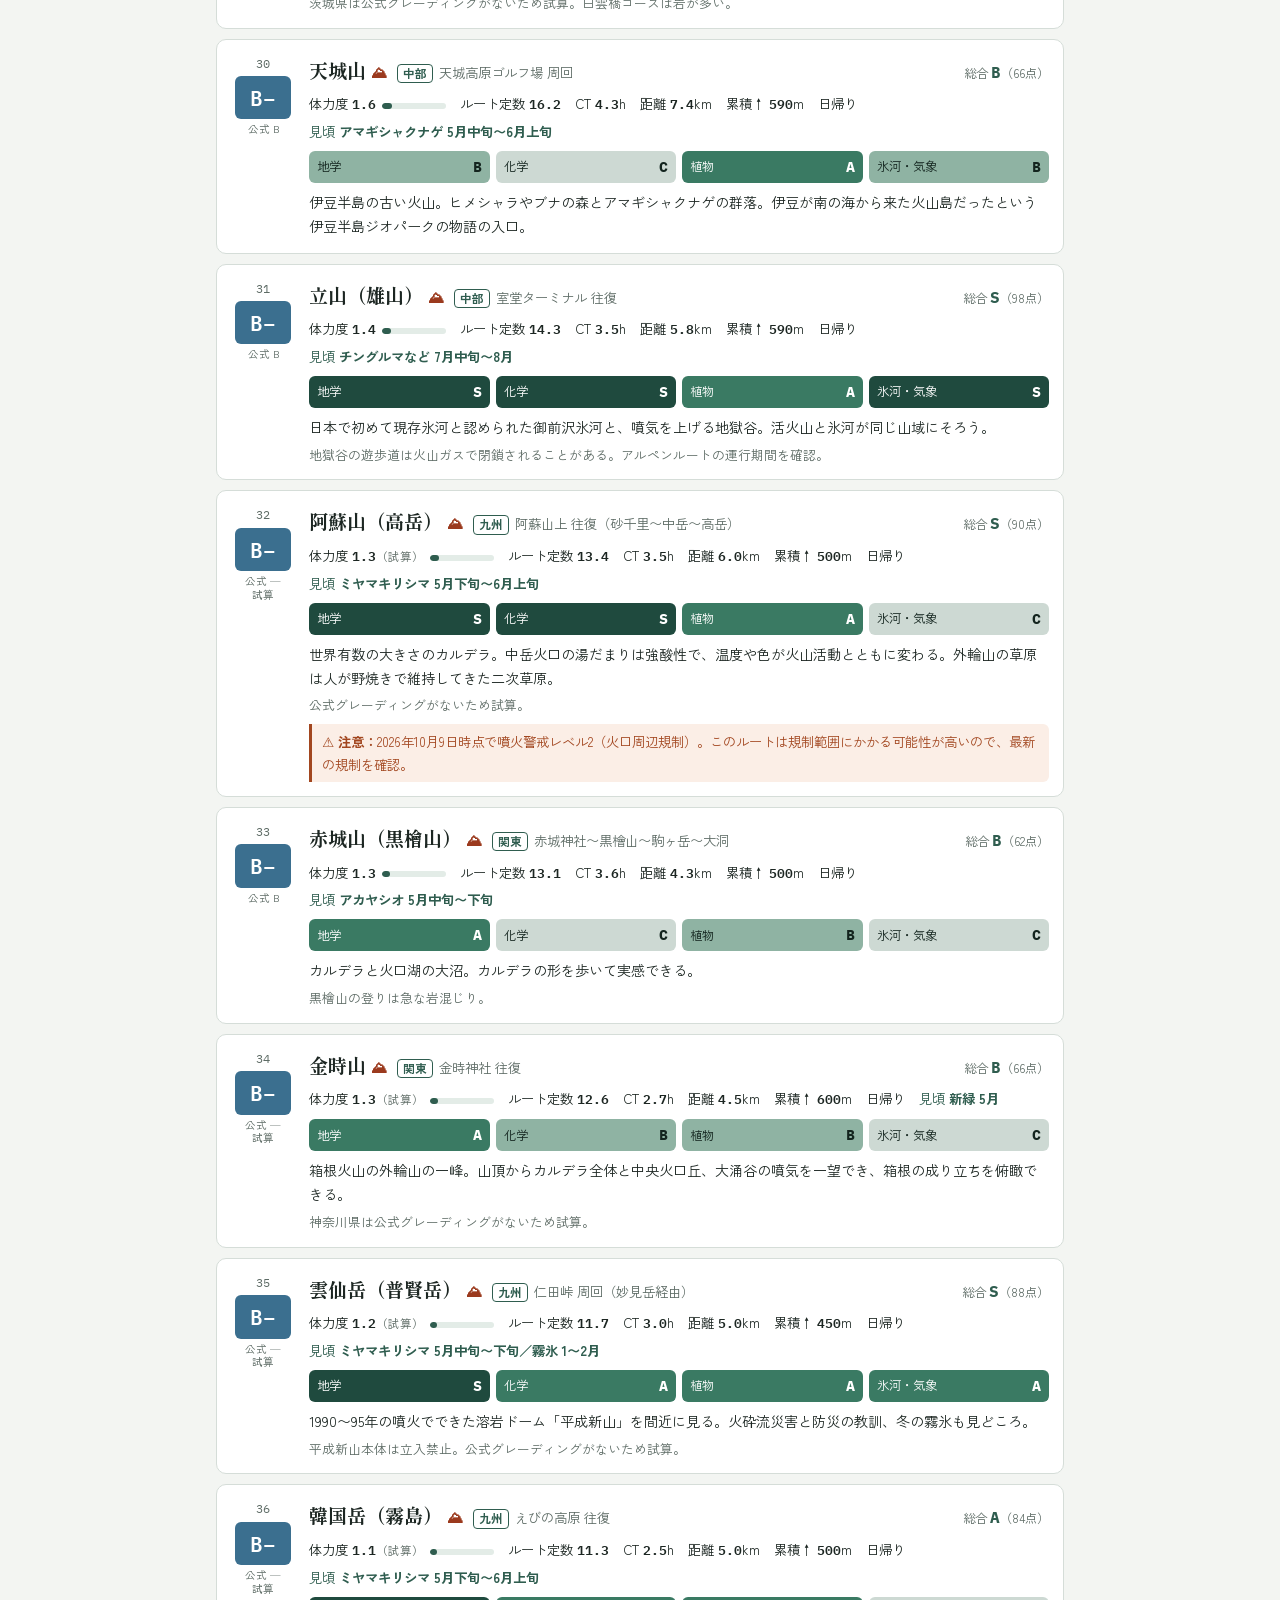
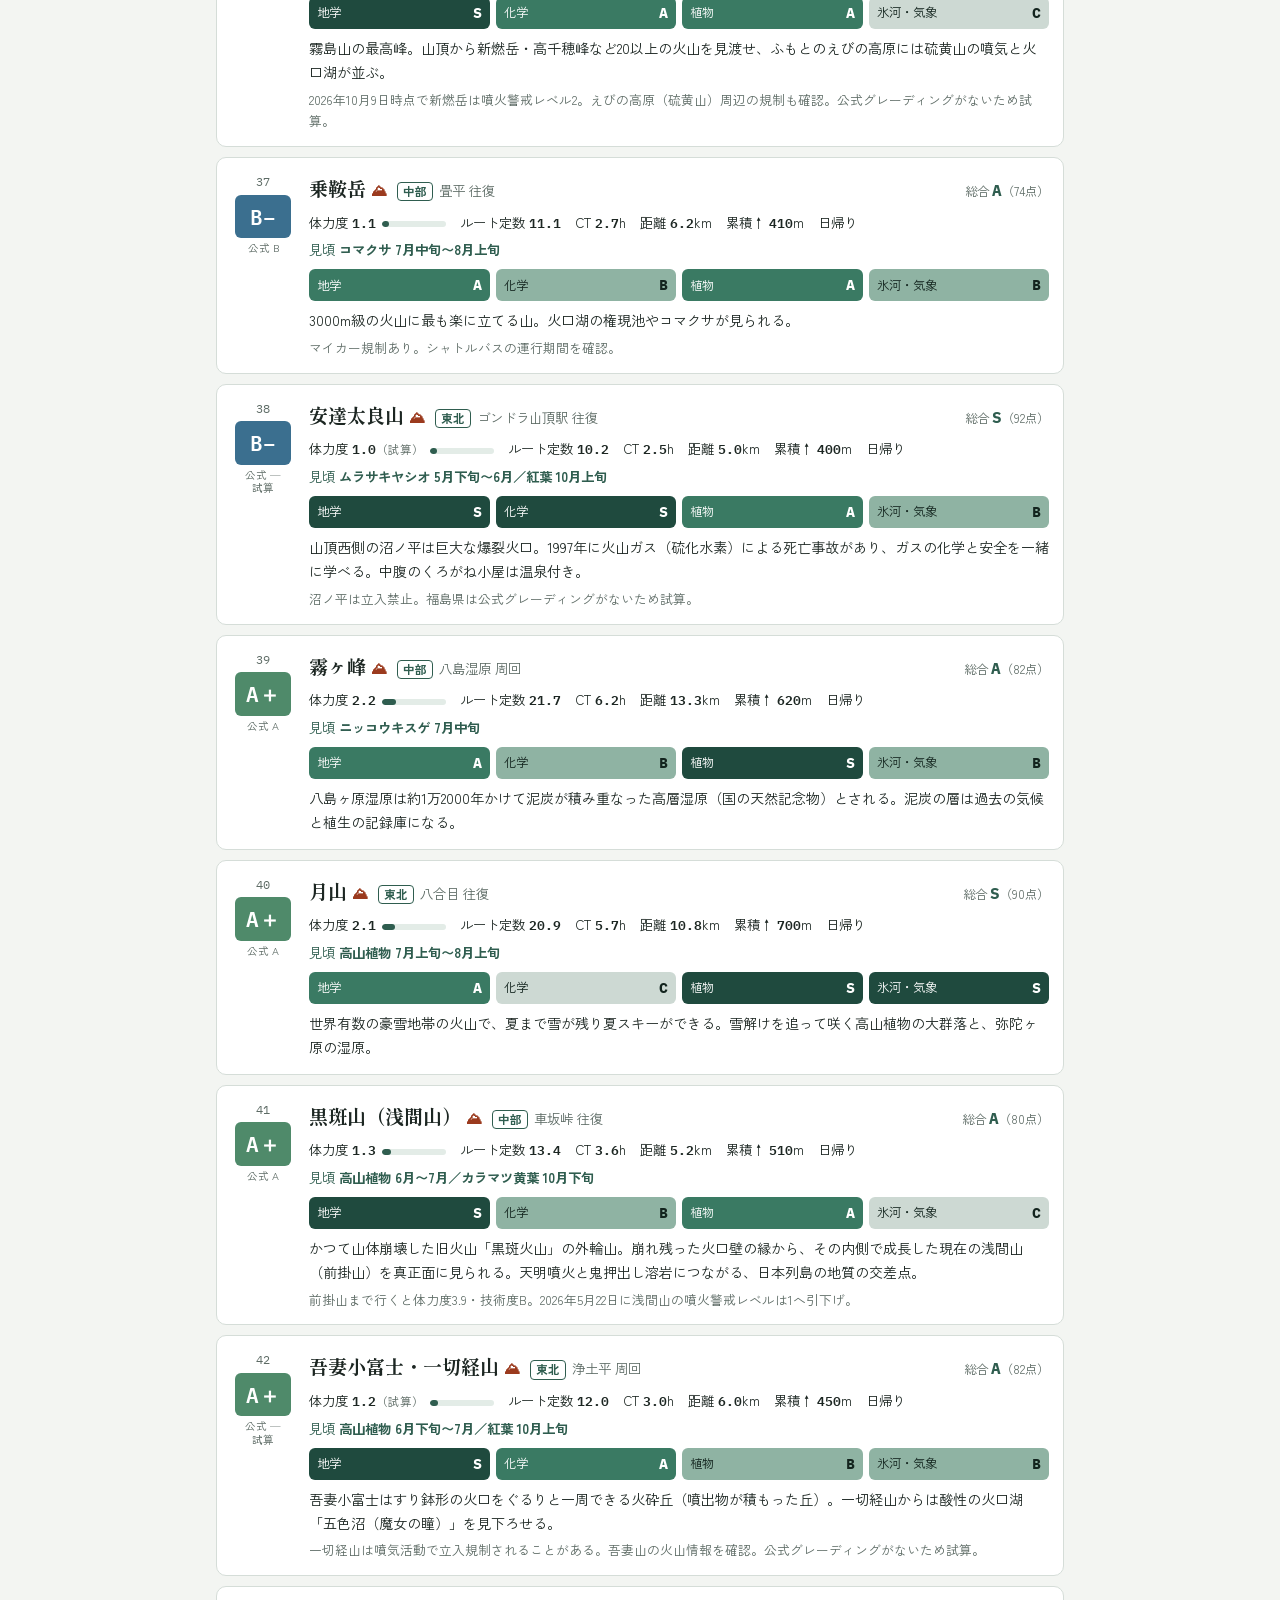
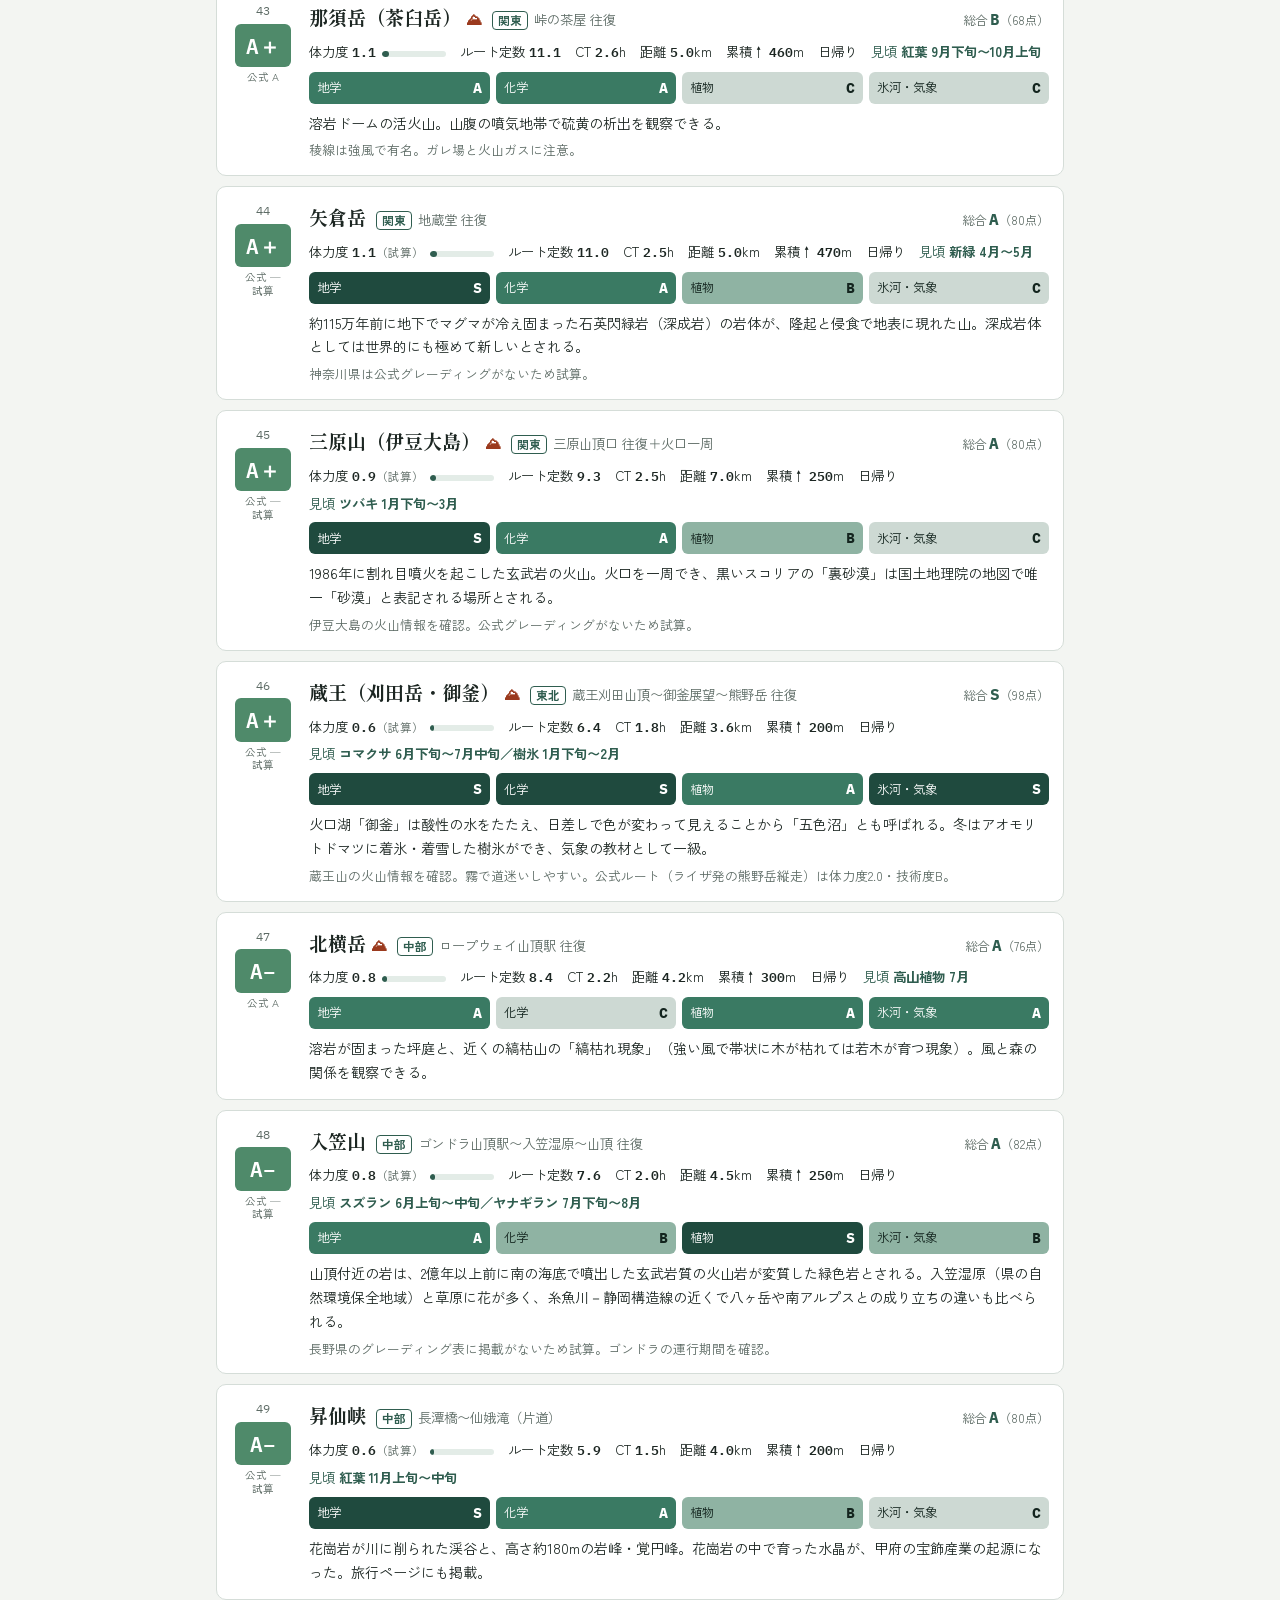
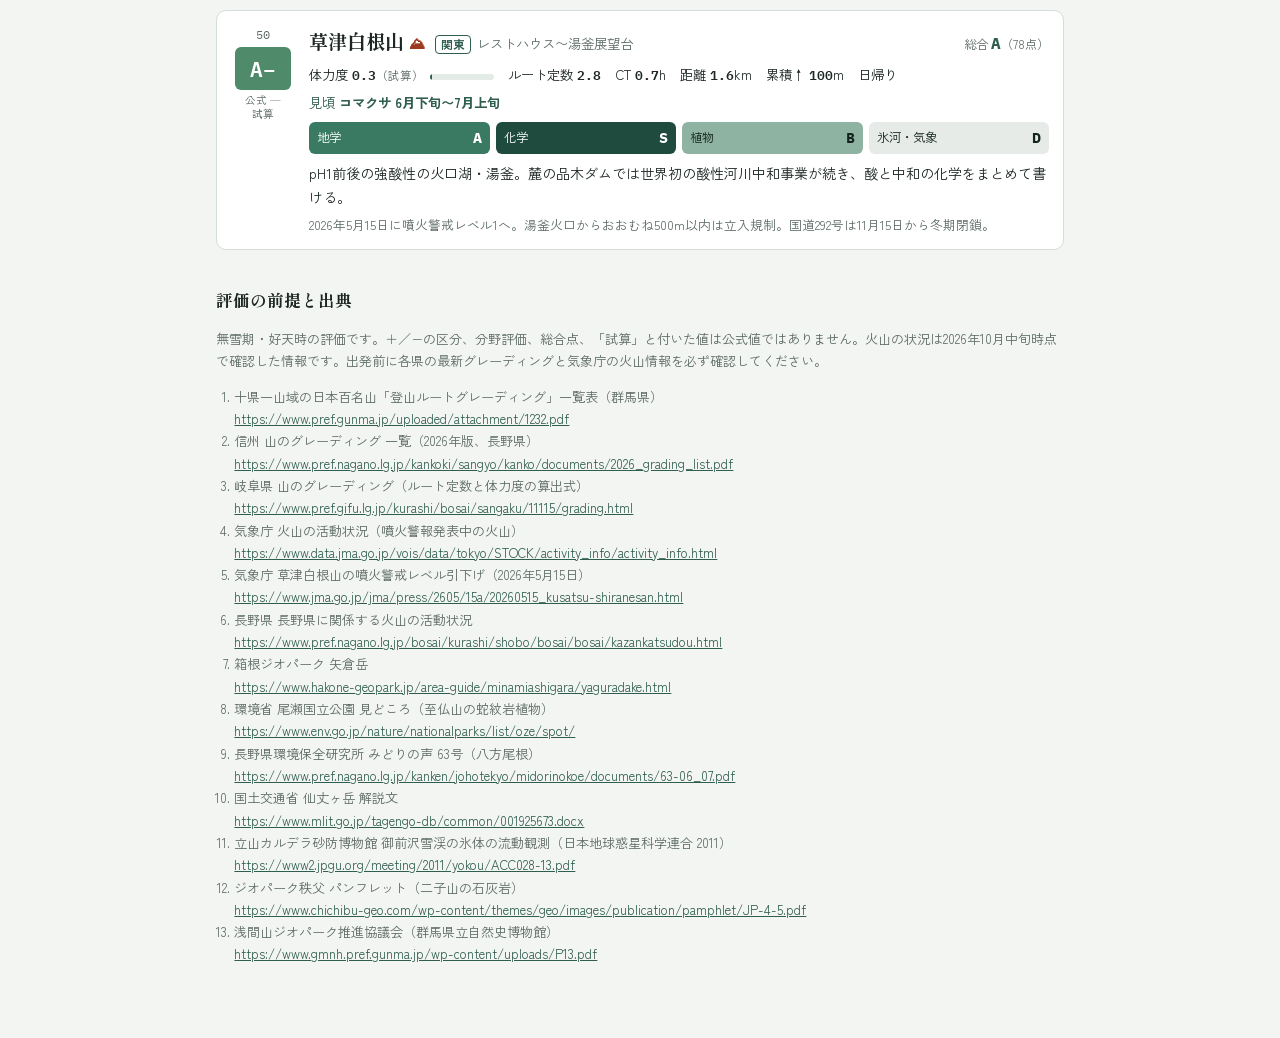
==== commit 9afadd24: "Add files via upload" ====
--- a/index.html
+++ b/index.html
@@ -1,232 +1,200 @@
-<!doctype html><html><head><meta charset=utf8><meta name=viewport content="width=device-width,initial-scale=1,viewport-fit=cover"><style>:root{color-scheme:light;box-sizing:border-box;padding-top:env(safe-area-inset-top,0px);padding-bottom:env(safe-area-inset-bottom,0px)}html{scroll-padding-top:env(safe-area-inset-top,0px)}body{margin:0;padding:0;font:14px -apple-system,BlinkMacSystemFont,sans-serif;background:#fff;color:#000}img{max-width:100%}[hidden]:not([hidden=until-found i]){display:none!important}</style></head><body>
-<title>科学の山グレーディング20</title>
+<!doctype html>
+<html lang="ja">
+<head>
+<meta charset="utf-8">
+<meta name="viewport" content="width=device-width, initial-scale=1, viewport-fit=cover">
+<title>科学の山グレーディング</title>
 <link rel="preconnect" href="https://fonts.googleapis.com">
 <link rel="preconnect" href="https://fonts.gstatic.com" crossorigin>
 <link rel="stylesheet" href="https://fonts.googleapis.com/css2?family=Shippori+Mincho+B1:wght@600;800&family=Zen+Kaku+Gothic+New:wght@400;500;700&family=IBM+Plex+Mono:wght@500;600&display=swap">
-<style>
-/* Layout: 等高線図の凡例のような縦一列の山カード。左に技術度バッジ、右に体力度と分野評価 */
-:root{
-  --bg:#f3f5f2; --surface:#ffffff; --fg:#1c2622; --muted:#5d6b65; --line:#d5ddd8;
-  --pine:#2f5d4f; --pine-soft:#e3ece7; --warn:#a2461f; --warn-soft:#fbeee6;
-  --gA:#4f8a6a; --gB:#3b6f8f; --gC:#b07a1c; --gD:#a2461f; --gE:#6b2a4a;
-  --sS:#1f4a3e; --sA:#3a7a63; --sB:#8fb3a3; --sC:#cdd9d3; --sD:#e6ebe8;
-  --onS:#ffffff; --onB:#13241e;
-  --f-display:"Shippori Mincho B1","Hiragino Mincho ProN","Yu Mincho",serif;
-  --f-body:"Zen Kaku Gothic New","Hiragino Sans","Yu Gothic",system-ui,sans-serif;
-  --f-num:"IBM Plex Mono",ui-monospace,"SFMono-Regular",monospace;
-}
-@media (prefers-color-scheme: dark){:root:not([data-theme="light"]){
-  --bg:#121815; --surface:#1a221e; --fg:#e4ebe7; --muted:#9aaba3; --line:#2c3833;
-  --pine:#8cc7ae; --pine-soft:#1f2c26; --warn:#f0a07a; --warn-soft:#2e1d16;
-  --gA:#6fb08c; --gB:#6aa2c4; --gC:#d9a548; --gD:#e57f53; --gE:#c27aa0;
-  --sS:#8cc7ae; --sA:#5e9c84; --sB:#3d5f51; --sC:#2a3a33; --sD:#212b27;
-  --onS:#0f1a15; --onB:#e4ebe7; color-scheme:dark}}
-:root[data-theme="dark"]{
-  --bg:#121815; --surface:#1a221e; --fg:#e4ebe7; --muted:#9aaba3; --line:#2c3833;
-  --pine:#8cc7ae; --pine-soft:#1f2c26; --warn:#f0a07a; --warn-soft:#2e1d16;
-  --gA:#6fb08c; --gB:#6aa2c4; --gC:#d9a548; --gD:#e57f53; --gE:#c27aa0;
-  --sS:#8cc7ae; --sA:#5e9c84; --sB:#3d5f51; --sC:#2a3a33; --sD:#212b27;
-  --onS:#0f1a15; --onB:#e4ebe7; color-scheme:dark}
-*{box-sizing:border-box}
-body{background:var(--bg);color:var(--fg);font-family:var(--f-body);font-size:15px;line-height:1.7;margin:0}
-.wrap{max-width:860px;margin:0 auto;padding-inline:16px;padding-block:28px 56px}
-h1{font-family:var(--f-display);font-weight:800;font-size:clamp(1.6rem,5vw,2.3rem);line-height:1.25;margin:0 0 .4em;text-wrap:balance}
-.lead{color:var(--muted);max-width:62ch;margin:0}
-.legend{display:grid;grid-template-columns:repeat(auto-fit,minmax(240px,1fr));gap:12px;margin:22px 0}
-.legend section{background:var(--surface);border:1px solid var(--line);border-radius:8px;padding:12px 14px;min-width:0}
-.legend h2{font-size:.78rem;letter-spacing:.08em;color:var(--pine);margin:0 0 6px;font-weight:700}
-.legend p{margin:0;font-size:.86rem;color:var(--muted)}
-.scale{display:flex;flex-wrap:wrap;gap:4px;margin-top:8px}
-.scale span{font-family:var(--f-num);font-size:.75rem;padding:1px 6px;border-radius:4px;color:#fff}
-.sortbar{display:flex;flex-wrap:wrap;gap:6px;align-items:center;margin:8px 0 16px}
-.sortbar b{font-size:.8rem;color:var(--muted);font-weight:500;margin-right:4px}
-.sortbar button{font:inherit;font-size:.82rem;border:1px solid var(--line);background:var(--surface);color:var(--fg);border-radius:999px;padding:4px 12px;cursor:pointer}
-.sortbar button[aria-pressed="true"]{background:var(--pine);border-color:var(--pine);color:var(--bg)}
-.sortbar button:focus-visible{outline:2px solid var(--pine);outline-offset:2px}
-ol.list{list-style:none;margin:0;padding:0;display:grid;gap:10px}
-.m{display:grid;grid-template-columns:64px 1fr;gap:14px;background:var(--surface);border:1px solid var(--line);border-radius:10px;padding:14px}
-.badge{display:flex;flex-direction:column;align-items:center;gap:2px}
-.g{font-family:var(--f-num);font-weight:600;font-size:1.35rem;width:56px;text-align:center;border-radius:6px;padding:4px 0;color:#fff}
-.g.A{background:var(--gA)}.g.B{background:var(--gB)}.g.C{background:var(--gC)}.g.D{background:var(--gD)}.g.E{background:var(--gE)}
-.est{font-size:.66rem;color:var(--muted)}
-.rank{font-family:var(--f-num);font-size:.72rem;color:var(--muted)}
-.body{min-width:0}
-.top{display:flex;flex-wrap:wrap;align-items:baseline;gap:4px 12px}
-.name{font-family:var(--f-display);font-weight:800;font-size:1.2rem;margin:0}
-.route{font-size:.84rem;color:var(--muted)}
-.facts{display:flex;flex-wrap:wrap;gap:6px 14px;margin:6px 0 8px;font-size:.84rem}
-.facts .num{font-family:var(--f-num);font-weight:600;font-variant-numeric:tabular-nums}
-.bar{display:inline-block;width:70px;height:6px;border-radius:3px;background:var(--pine-soft);vertical-align:middle;margin-left:6px;position:relative;overflow:hidden}
-.bar i{position:absolute;inset:0 auto 0 0;background:var(--pine);border-radius:3px}
-.scores{display:grid;grid-template-columns:repeat(4,minmax(0,1fr));gap:6px;margin-bottom:8px}
-.sc{display:flex;justify-content:space-between;align-items:center;gap:4px;border-radius:6px;padding:3px 8px;font-size:.78rem;background:var(--sD);color:var(--onB)}
-.sc b{font-family:var(--f-num);font-size:.95rem}
-.sc.S{background:var(--sS);color:var(--onS)}.sc.A{background:var(--sA);color:var(--onS)}.sc.B{background:var(--sB);color:var(--onB)}.sc.C{background:var(--sC);color:var(--onB)}
-.note{margin:0;font-size:.88rem}
-.status{margin:4px 0 0;font-size:.8rem;color:var(--muted)}
-.warn{margin-top:8px;background:var(--warn-soft);color:var(--warn);border-left:3px solid var(--warn);padding:6px 10px;font-size:.84rem;border-radius:0 6px 6px 0}
-.warn strong{font-weight:700}
-footer{margin-top:36px;font-size:.82rem;color:var(--muted)}
-footer h2{font-family:var(--f-display);font-size:1.05rem;color:var(--fg);margin:0 0 8px}
-footer ol{padding-left:1.4em;margin:0 0 16px}
-footer a{color:var(--pine);word-break:break-all}
-@media (max-width:520px){
-  .m{grid-template-columns:52px 1fr;gap:10px;padding:12px}
-  .g{width:48px;font-size:1.15rem}
-  .scores{grid-template-columns:repeat(2,minmax(0,1fr))}
-}
-@media (prefers-reduced-motion:reduce){*{transition:none!important}}
-</style>
-
+<link rel="stylesheet" href="common.css">
+<style>:root{padding-top:env(safe-area-inset-top,0px);padding-bottom:env(safe-area-inset-bottom,0px)}</style>
+</head>
+<body>
 <div class="wrap">
-  <h1>科学の山グレーディング20</h1>
-  <p class="lead">地学・化学・植物・雪氷の見どころがある関東・中部の20座を、技術的難易度の高い順に並べました。技術度と体力度は、各県の「山のグレーディング」の公表値をもとに細分化しています。</p>
+  <nav class="tabs" aria-label="ページ切替">
+    <a href="index.html" aria-current="page">登山：科学の山</a>
+    <a href="onsen.html">温泉：科学と温泉</a>
+    <a href="travel.html">旅行：科学と旅行</a>
+  </nav>
+  <h1>科学の山グレーディング</h1>
+  <p class="lead">地学・化学・植物・氷河と気象の見どころがある全国の山を、各県の「山のグレーディング」の公表値をもとに細分化して評価しました。⛰は火山です。同じ登山口から歩いて行ける範囲に同じ見どころがある場合は、難易度の低い方の山やルートを載せています（例：剱岳より立山、槍ヶ岳より涸沢）。「見頃」は花・紅葉などのおすすめ時期の目安です。地域ボタンで全国・地方ごとに切り替えられます。初期表示は技術度の高い順です。</p>
 
   <div class="legend">
     <section>
       <h2>技術度（10段階）</h2>
-      <p>公式のA〜Eをそれぞれ「−（帯の下限寄り）」「＋（上限寄り）」に二分した独自の推定です。＋は岩場・鎖・雪渓・浮石が長い、または連続するルートです。</p>
+      <p>公式のA〜Eを「−」（帯の下限寄り）と「＋」（上限寄り）に二分した独自の推定です。＋は岩場・鎖・雪渓・浮石が長いか連続するルートです。公式評価がない山は「公式 —」と表示しています。</p>
       <div class="scale"><span style="background:var(--gA)">A−</span><span style="background:var(--gA)">A＋</span><span style="background:var(--gB)">B−</span><span style="background:var(--gB)">B＋</span><span style="background:var(--gC)">C−</span><span style="background:var(--gC)">C＋</span><span style="background:var(--gD)">D−</span><span style="background:var(--gD)">D＋</span><span style="background:var(--gE)">E−</span><span style="background:var(--gE)">E＋</span></div>
     </section>
     <section>
       <h2>体力度（小数第1位）</h2>
-      <p>公式の算出式「ルート定数＝コースタイム(h)×1.8＋距離(km)×0.3＋累積登り(km)×10＋累積下り(km)×0.6」の値を10で割った数です。公式の体力度はこれを切り上げた整数です。</p>
+      <p>ルート定数＝コースタイム(h)×1.8＋距離(km)×0.3＋累積登り(km)×10＋累積下り(km)×0.6。体力度はこれを10で割った値です（公式はこの値の切り上げ）。公式表にない山は登山記録などの概算値から試算しました。</p>
     </section>
     <section>
-      <h2>分野評価 S〜D</h2>
-      <p>その分野で記事1本を書ける題材の濃さと、現地で実物を観察できるかで評価しました（筆者の判断）。</p>
+      <h2>分野評価 S〜D と総合</h2>
+      <p>分野評価は、その分野で記事1本を書ける題材の濃さと、現地で実物を観察できるかで付けた筆者の評価です。総合点は、4分野を高い順に40%・30%・20%・10%で重み付けした100点満点の値です（S88点〜、A74〜、B60〜、C45〜）。</p>
     </section>
   </div>
 
-  <div class="sortbar" role="group" aria-label="並び替え">
-    <b>並び替え</b>
-    <button type="button" id="s-diff" data-k="diff" aria-pressed="true">難易度</button>
-    <button type="button" id="s-geo" data-k="geo" aria-pressed="false">地学</button>
-    <button type="button" id="s-chem" data-k="chem" aria-pressed="false">化学</button>
-    <button type="button" id="s-plant" data-k="plant" aria-pressed="false">植物</button>
-    <button type="button" id="s-ice" data-k="ice" aria-pressed="false">雪氷・気象</button>
-  </div>
-
+  <div class="controls" id="controls"></div>
   <ol class="list" id="list"></ol>
 
   <footer>
     <h2>評価の前提と出典</h2>
-    <p>無雪期・好天時の評価です。＋／−の区分、分野評価、「推定」と付いた値は公式値ではありません。草津白根山と武甲山は公式グレーディングがないため、コースタイム・距離・標高差から同じ式で試算しました。出発前に各県の最新グレーディングと気象庁の火山情報を確認してください。</p>
+    <p>無雪期・好天時の評価です。＋／−の区分、分野評価、総合点、「試算」と付いた値は公式値ではありません。火山の状況は2026年10月中旬時点で確認した情報です。出発前に各県の最新グレーディングと気象庁の火山情報を必ず確認してください。</p>
     <ol>
       <li>十県一山域の日本百名山「登山ルートグレーディング」一覧表（群馬県）<br><a href="https://www.pref.gunma.jp/uploaded/attachment/1232.pdf" target="_blank" rel="noopener">https://www.pref.gunma.jp/uploaded/attachment/1232.pdf</a></li>
-      <li>岐阜県 山のグレーディング（体力度・ルート定数の算出式）<br><a href="https://www.pref.gifu.lg.jp/kurashi/bosai/sangaku/11115/grading.html" target="_blank" rel="noopener">https://www.pref.gifu.lg.jp/kurashi/bosai/sangaku/11115/grading.html</a></li>
       <li>信州 山のグレーディング 一覧（2026年版、長野県）<br><a href="https://www.pref.nagano.lg.jp/kankoki/sangyo/kanko/documents/2026_grading_list.pdf" target="_blank" rel="noopener">https://www.pref.nagano.lg.jp/kankoki/sangyo/kanko/documents/2026_grading_list.pdf</a></li>
+      <li>岐阜県 山のグレーディング（ルート定数と体力度の算出式）<br><a href="https://www.pref.gifu.lg.jp/kurashi/bosai/sangaku/11115/grading.html" target="_blank" rel="noopener">https://www.pref.gifu.lg.jp/kurashi/bosai/sangaku/11115/grading.html</a></li>
+      <li>気象庁 火山の活動状況（噴火警報発表中の火山）<br><a href="https://www.data.jma.go.jp/vois/data/tokyo/STOCK/activity_info/activity_info.html" target="_blank" rel="noopener">https://www.data.jma.go.jp/vois/data/tokyo/STOCK/activity_info/activity_info.html</a></li>
       <li>気象庁 草津白根山の噴火警戒レベル引下げ（2026年5月15日）<br><a href="https://www.jma.go.jp/jma/press/2605/15a/20260515_kusatsu-shiranesan.html" target="_blank" rel="noopener">https://www.jma.go.jp/jma/press/2605/15a/20260515_kusatsu-shiranesan.html</a></li>
       <li>長野県 長野県に関係する火山の活動状況<br><a href="https://www.pref.nagano.lg.jp/bosai/kurashi/shobo/bosai/bosai/kazankatsudou.html" target="_blank" rel="noopener">https://www.pref.nagano.lg.jp/bosai/kurashi/shobo/bosai/bosai/kazankatsudou.html</a></li>
-      <li>国土交通省 品木ダム水質管理所 河川の中和<br><a href="https://www.ktr.mlit.go.jp/sinaki/sinaki00017.html" target="_blank" rel="noopener">https://www.ktr.mlit.go.jp/sinaki/sinaki00017.html</a></li>
-      <li>環境省 尾瀬国立公園 見どころ<br><a href="https://www.env.go.jp/nature/nationalparks/list/oze/spot/" target="_blank" rel="noopener">https://www.env.go.jp/nature/nationalparks/list/oze/spot/</a></li>
+      <li>箱根ジオパーク 矢倉岳<br><a href="https://www.hakone-geopark.jp/area-guide/minamiashigara/yaguradake.html" target="_blank" rel="noopener">https://www.hakone-geopark.jp/area-guide/minamiashigara/yaguradake.html</a></li>
+      <li>環境省 尾瀬国立公園 見どころ（至仏山の蛇紋岩植物）<br><a href="https://www.env.go.jp/nature/nationalparks/list/oze/spot/" target="_blank" rel="noopener">https://www.env.go.jp/nature/nationalparks/list/oze/spot/</a></li>
       <li>長野県環境保全研究所 みどりの声 63号（八方尾根）<br><a href="https://www.pref.nagano.lg.jp/kanken/johotekyo/midorinokoe/documents/63-06_07.pdf" target="_blank" rel="noopener">https://www.pref.nagano.lg.jp/kanken/johotekyo/midorinokoe/documents/63-06_07.pdf</a></li>
       <li>国土交通省 仙丈ヶ岳 解説文<br><a href="https://www.mlit.go.jp/tagengo-db/common/001925673.docx" target="_blank" rel="noopener">https://www.mlit.go.jp/tagengo-db/common/001925673.docx</a></li>
       <li>立山カルデラ砂防博物館 御前沢雪渓の氷体の流動観測（日本地球惑星科学連合 2011）<br><a href="https://www2.jpgu.org/meeting/2011/yokou/ACC028-13.pdf" target="_blank" rel="noopener">https://www2.jpgu.org/meeting/2011/yokou/ACC028-13.pdf</a></li>
-      <li>ジオパーク秩父 パンフレット<br><a href="https://www.chichibu-geo.com/wp-content/themes/geo/images/publication/pamphlet/JP-4-5.pdf" target="_blank" rel="noopener">https://www.chichibu-geo.com/wp-content/themes/geo/images/publication/pamphlet/JP-4-5.pdf</a></li>
+      <li>ジオパーク秩父 パンフレット（二子山の石灰岩）<br><a href="https://www.chichibu-geo.com/wp-content/themes/geo/images/publication/pamphlet/JP-4-5.pdf" target="_blank" rel="noopener">https://www.chichibu-geo.com/wp-content/themes/geo/images/publication/pamphlet/JP-4-5.pdf</a></li>
       <li>浅間山ジオパーク推進協議会（群馬県立自然史博物館）<br><a href="https://www.gmnh.pref.gunma.jp/wp-content/uploads/P13.pdf" target="_blank" rel="noopener">https://www.gmnh.pref.gunma.jp/wp-content/uploads/P13.pdf</a></li>
     </ol>
   </footer>
 </div>
 
 <script>
-const M = [
- {n:"塩見岳",r:"鳥倉登山口 往復",of:"D",g:"D−",c:63.5,days:"1泊2日〜",geo:"A",chem:"B",plant:"B",ice:"C",
-  t:"南アルプスの付加体。海洋プレート由来の玄武岩質の岩（緑色岩）が山頂部をつくると考えられ、プレート運動の記録として読める山。",
-  w:"1泊以上・技術度D。山頂直下に岩場があり、落石と転落に注意。小屋は要予約、熊対策も必要。"},
- {n:"白馬岳",r:"猿倉 往復（大雪渓）",of:"C",g:"C＋",c:39.9,days:"1泊2日",geo:"S",chem:"A",plant:"S",ice:"S",
-  t:"日本で最初に氷河地形が報告された山。蛇紋岩と大雪渓、国の天然記念物の高山植物帯がそろい、4分野すべてが高評価。",
-  w:"1泊以上・技術度C。大雪渓は落石が音もなく転がってくる。軽アイゼン携行、雪渓上で休まない。"},
- {n:"赤岳・横岳・硫黄岳",r:"美濃戸 周回",of:"C",g:"C＋",c:37.9,days:"1泊推奨",geo:"A",chem:"A",plant:"A",ice:"C",
-  t:"硫黄岳は巨大な爆裂火口。横岳の岩稜ではコマクサなどの高山植物が見られ、硫黄と火山の化学に高山植物を合わせて書ける。",
-  w:"1泊推奨・技術度C。横岳は鎖・ハシゴが連続。日帰りにすると行動が長くなるので赤岳鉱泉か行者小屋泊が安全。"},
- {n:"仙丈ヶ岳",r:"北沢峠 往復（小仙丈尾根）",of:"C",g:"C−",c:28.3,days:"日帰り〜1泊",geo:"S",chem:"C",plant:"A",ice:"A",
+window.PAGE = {kind:"mt", gLabel:"難易度", gShort:"", lvLabel:"体力度", items:[
+ {n:"塩見岳",reg:"中部",bloom:"お花畑 7月下旬〜8月上旬",r:"鳥倉登山口 往復",of:"D",g:"D-",ct:16.3,km:25.7,up:2.51,dn:2.51,stay:1,days:"1泊2日〜",geo:"A",chem:"B",plant:"B",ice:"C",
+  t:"南アルプスの付加体（ふかたい：海洋プレートが大陸側に押し付けられてできた地質）の山。山頂部は海底火山由来の緑色岩でできていると考えられ、プレート運動の記録として読める。",
+  w:"山頂直下の岩場で落石・転落に注意。小屋は要予約、熊対策も必要。"},
+ {n:"幕山・六方の滝",reg:"関東",bloom:"湯河原梅林 2月中旬〜3月上旬",vol:1,r:"幕山公園〜白銀沢〜六方の滝 往復",of:"—",g:"C-",est:1,ct:5.0,km:8.0,up:0.50,dn:0.50,stay:0,days:"日帰り",geo:"A",chem:"B",plant:"B",ice:"D",
+  t:"約30万年前の箱根火山の溶岩が冷えて縮んでできた柱状節理（ちゅうじょうせつり：柱状の割れ目）を落ちる落差約20mの滝。六角形だけでなく四角形の柱が多いのが特徴とされる。",
+  w:"整備された一般登山道ではない。ピンクテープで道はわかりやすいが、ロープを使って登る箇所や渡渉があり、片道約2時間半。携帯電波なし。",
+  s:"技術度は実際に歩いた人の感覚（C−）を反映。体力度は登山記録をもとにした試算。柱状節理は幕山公園の岩場（クライミングゲレンデ）でも見られるとされ、公園までなら難易度A。"},
+ {n:"水晶岳",reg:"中部",bloom:"高山植物 7月下旬〜8月中旬",r:"折立〜雲ノ平〜水晶岳〜読売新道〜黒部湖",of:"C",g:"C+",ct:34.5,km:49.8,up:4.16,dn:4.01,stay:3,days:"3泊4日〜",geo:"S",chem:"A",plant:"A",ice:"A",
+  t:"かつて水晶（石英の結晶：SiO₂）が採れたことが名の由来とされ、黒い岩肌から別名「黒岳」。途中の雲ノ平は溶岩がつくった日本最奥の溶岩台地。",
+  w:"北アルプス最奥部で、途中で下山できるルートが少ない。読売新道は長く急な下り。"},
+ {n:"涸沢カール",reg:"中部",bloom:"高山植物 7月下旬〜8月／紅葉 9月下旬〜10月上旬",r:"上高地 往復（横尾経由）",of:"B",g:"B-",ct:11.3,km:30.6,up:1.17,dn:1.17,stay:1,days:"1泊2日",geo:"S",chem:"C",plant:"A",ice:"S",
+  t:"穂高連峰に囲まれた日本最大級のカール（氷河が削ったお椀形の谷）。底にはモレーン（氷河が運んだ岩くず）の高まりが残り、夏まで雪渓が残る。",
+  s:"槍ヶ岳（技術度C）や奥穂高岳（C）にも上高地から歩いて行けるが、氷河地形を見るなら涸沢で十分。"},
+ {n:"白馬岳",reg:"中部",bloom:"高山植物 7月中旬〜8月上旬",r:"栂池自然園 往復（白馬大池経由）",of:"B",g:"B+",ct:12.0,km:17.7,up:1.50,dn:1.50,stay:1,days:"1泊2日",geo:"S",chem:"A",plant:"S",ice:"A",
+  t:"日本で最初に氷河地形が報告された山。稜線の蛇紋岩、白馬大池、国の天然記念物の高山植物帯がそろう。山頂付近から大雪渓を見下ろせる。",
+  s:"猿倉から大雪渓を登るルートは技術度C（落石が多い）。栂池側は岩の多い道だが技術度B。"},
+ {n:"硫黄岳（八ヶ岳）",reg:"中部",bloom:"コマクサ 7月上旬〜下旬",vol:1,r:"美濃戸 往復（北沢・赤岳鉱泉）",of:"B",g:"B-",ct:7.3,km:13.0,up:1.16,dn:1.16,stay:0.5,days:"日帰り〜1泊",geo:"S",chem:"A",plant:"A",ice:"B",
+  t:"山頂の北側が巨大な爆裂火口として切れ落ち、火山の内部構造を断面で見られる。山頂から硫黄岳山荘にかけてはコマクサの群落。",
+  s:"横岳を経て赤岳まで縦走すると鎖・ハシゴが連続し技術度Cになる。火口と花を見るなら硫黄岳までで十分。"},
+ {n:"白山",reg:"中部",bloom:"高山植物 7月中旬〜8月上旬",vol:1,r:"大白川 往復（平瀬道）",of:"C",g:"C-",ct:8.2,km:14.2,up:1.65,dn:1.65,stay:1,days:"1泊推奨",geo:"A",chem:"B",plant:"S",ice:"B",
+  t:"ハクサンイチゲなど「ハクサン」の名を持つ植物が多い、高山植物研究の古典的な山。山頂部には翠ヶ池などの火口湖が並ぶ。",
+  s:"石川県側の別当出合ルートは公式グレーディングの対象外。"},
+ {n:"鳥海山",reg:"東北",bloom:"チョウカイフスマ 7月中旬〜8月上旬",vol:1,r:"鉾立 往復",of:"C",g:"C-",ct:9.5,km:18.2,up:1.30,dn:1.30,stay:0,days:"日帰り（長丁場）",geo:"S",chem:"B",plant:"A",ice:"A",
+  t:"約2500年前とされる山体崩壊で崩れた土砂が日本海に流れ込み、象潟（きさかた）の「九十九島」をつくった。固有種チョウカイフスマと、夏まで残る雪渓も見どころ。",
+  s:"日帰りでもコースタイム約9.5時間。山頂の新山は岩場。"},
+ {n:"仙丈ヶ岳",reg:"中部",bloom:"高山植物 7月中旬〜8月上旬",r:"北沢峠 往復（小仙丈尾根）",of:"C",g:"C-",ct:7.6,km:9.5,up:1.12,dn:1.12,stay:0.5,days:"日帰り〜1泊",geo:"S",chem:"C",plant:"A",ice:"A",
   t:"藪沢・大仙丈沢・小仙丈沢の3つのカールとモレーン。氷河が削った地形をそのまま見られる教科書のような山。",
-  w:"1泊する場合は技術度C帯。北沢峠のバス最終便に注意。夜行バスで日帰りなら寝不足での転倒に注意。"},
- {n:"北岳",r:"広河原 往復（草すべり）",of:"B",g:"B＋",c:41.0,days:"1泊推奨",geo:"A",chem:"B",plant:"S",ice:"B",
-  t:"日本第2位の高峰。石灰岩が混じる付加体の上に、固有種キタダケソウが咲く。岩石と植物の結びつきが記事の柱になる。",
-  status:"技術度はBだが体力度4超。1泊が現実的。"},
- {n:"富士山",r:"富士宮口 往復",of:"B",g:"B＋",c:40.7,days:"1泊推奨",geo:"S",chem:"B",plant:"B",ice:"A",
-  t:"玄武岩の成層火山。高所の気圧と沸点、山頂の永久凍土、植生の垂直分布と題材が多い。",
-  status:"開山期（夏）のみ。高山病に注意。"},
- {n:"唐松岳",r:"八方池山荘 往復（八方尾根）",of:"B",g:"B＋",c:25.4,est:true,days:"日帰り〜1泊",geo:"A",chem:"A",plant:"S",ice:"A",
-  t:"蛇紋岩のため低い標高に高山植物、高い標高にダケカンバ林が出る逆転現象。国設酸性雨観測所があり、氷河と認定された唐松沢も望める。",
-  status:"体力度は公式表で値を確認できず、標準コースタイムから試算。"},
- {n:"御嶽山",r:"田の原 往復",of:"B",g:"B＋",c:21.0,days:"日帰り",geo:"S",chem:"A",plant:"B",ice:"C",
-  t:"2014年の水蒸気噴火の山。火山学と防災の教材として重要で、火口湖の二ノ池もある。",
-  status:"火山情報と山頂付近の立入規制を必ず確認。"},
- {n:"焼岳",r:"新中の湯登山口 往復",of:"B",g:"B＋",c:20.0,days:"日帰り",geo:"S",chem:"A",plant:"B",ice:"D",
-  t:"北アルプス唯一の活発な活火山。山頂の噴気と硫黄、噴火で梓川がせき止められてできた大正池につながる。",
-  status:"噴気帯では火山ガスに注意。ガレ場あり。"},
- {n:"谷川岳",r:"天神平 往復（天神尾根）",of:"B",g:"B＋",c:18.6,days:"日帰り",geo:"A",chem:"B",plant:"A",ice:"B",
-  t:"蛇紋岩の稜線に固有の植物。日本海側の豪雪と天候急変も山の性格をつくっている。",
-  status:"肩ノ小屋付近の岩場と急な霧に注意。"},
- {n:"浅間山（前掛山）",r:"浅間登山口 往復",of:"B",g:"B−",c:39.0,days:"日帰り",geo:"S",chem:"B",plant:"B",ice:"D",
-  t:"天明噴火と鬼押出し溶岩。火山フロントの屈曲点にあり、日本列島の地質の交差点として書ける。",
-  status:"2026年5月22日に噴火警戒レベル1へ引下げ。前掛山までの立入可否は登山前に確認。"},
- {n:"至仏山",r:"鳩待峠 往復",of:"B",g:"B−",c:18.7,days:"日帰り",geo:"A",chem:"A",plant:"S",ice:"C",
-  t:"山体が蛇紋岩。金属成分の多い土壌に適応した蛇紋岩植物と、低い森林限界が見どころ。",
-  status:"蛇紋岩は濡れるとよく滑る。山ノ鼻側は下り禁止。"},
- {n:"日光白根山",r:"丸沼高原ロープウェイ 周回",of:"B",g:"B−",c:18.7,days:"日帰り",geo:"A",chem:"B",plant:"A",ice:"D",
-  t:"関東以北の最高峰で溶岩ドームの火山。シラネアオイの名の由来になった山。",
-  status:"ロープウェイの運行期間を確認。"},
- {n:"武甲山",r:"一の鳥居 往復（表参道）",of:"—",g:"B−",c:18.2,est:true,days:"日帰り",geo:"S",chem:"S",plant:"B",ice:"D",
-  t:"南洋のサンゴ礁が運ばれてきた石灰岩の山。採掘とセメント焼成まで、炭酸カルシウムの化学を実物で語れる。",
-  status:"公式グレーディングなし。技術度・体力度とも試算。横瀬駅から歩くと往復約4km増。"},
- {n:"美ヶ原",r:"三城牧場 周回",of:"B",g:"B−",c:17.5,days:"日帰り",geo:"A",chem:"C",plant:"B",ice:"C",
-  t:"溶岩がつくった広い台地。冬は霧氷が付く。",
-  status:"王ヶ頭へは車道沿いの別ルートもある。"},
- {n:"立山（雄山）",r:"室堂ターミナル 往復",of:"B",g:"B−",c:14.3,days:"日帰り",geo:"S",chem:"S",plant:"A",ice:"S",
+  s:"北沢峠のバス最終便に注意。"},
+ {n:"二子山（秩父）",reg:"関東",bloom:"石灰岩地の花 4月下旬〜5月",r:"坂本 往復（西岳）",of:"—",g:"C-",est:1,ct:3.5,km:5.0,up:0.60,dn:0.60,stay:0,days:"日帰り",geo:"S",chem:"A",plant:"A",ice:"D",
+  t:"石灰岩の大岩壁で、フズリナ（紡錘虫）やウミユリの化石を多く含む。石灰岩地を好む植物も見られ、炭酸カルシウムの化学と古生物を合わせて書ける。",
+  w:"山頂付近は急な岩場と鎖場。日帰りでも転落に注意。",s:"埼玉県は公式グレーディングがないため試算。"},
+ {n:"爺ヶ岳",reg:"中部",bloom:"種池のお花畑 7月中旬〜8月上旬",r:"扇沢 往復（柏原新道）",of:"B",g:"B+",ct:8.3,km:12.3,up:1.57,dn:1.57,stay:0.5,days:"日帰り〜1泊",geo:"S",chem:"A",plant:"A",ice:"B",
+  t:"火山の根元が傾いて地表に現れた「横倒しカルデラ」の地質があるとされ、ふつうは地下に隠れている構造を山の上で観察できる。種池周辺のお花畑も見どころ。"},
+ {n:"燕岳",reg:"中部",bloom:"コマクサ 7月中旬〜8月上旬",r:"中房温泉 往復（合戦尾根）",of:"B",g:"B+",ct:7.8,km:9.8,up:1.42,dn:1.42,stay:0.5,days:"日帰り〜1泊",geo:"S",chem:"A",plant:"S",ice:"C",
+  t:"白い花崗岩と、風化してできた砂「真砂（まさ）」の山。長石が水と反応して粘土に変わる化学風化を実物で見られる。真砂の斜面にはコマクサの大群落。"},
+ {n:"北岳",reg:"中部",bloom:"キタダケソウ 6月下旬〜7月上旬",r:"広河原 往復（草すべり）",of:"B",g:"B+",ct:10.7,km:11.5,up:1.73,dn:1.73,stay:1,days:"1泊推奨",geo:"A",chem:"B",plant:"S",ice:"B",
+  t:"日本第2位の高峰。石灰岩を含む付加体の上に、この山だけに咲くキタダケソウが咲く。岩石と植物の結びつきが記事の柱になる。"},
+ {n:"富士山",reg:"中部",bloom:"高山植物 7月〜8月（開山期）",vol:1,r:"富士宮口 往復",of:"B",g:"B+",ct:11.8,km:10.8,up:1.53,dn:1.53,stay:1,days:"1泊推奨",geo:"S",chem:"B",plant:"B",ice:"A",
+  t:"玄武岩の成層火山。高所の気圧と沸点、山頂の永久凍土、植生の垂直分布と題材が多い。",s:"開山期（夏）のみ。高山病に注意。"},
+ {n:"早池峰山",reg:"東北",bloom:"ハヤチネウスユキソウ 6月下旬〜7月中旬",r:"小田越 往復",of:"—",g:"B+",est:1,ct:4.5,km:5.4,up:0.70,dn:0.70,stay:0,days:"日帰り",geo:"A",chem:"A",plant:"S",ice:"C",
+  t:"山体が蛇紋岩とかんらん岩でできた山。固有種ハヤチネウスユキソウなど、超塩基性岩（マグネシウムや鉄が多い岩）の土壌に適応した植物の宝庫。",
+  s:"岩手県は公式グレーディングがないため試算。山頂直下にハシゴ。マイカー規制あり。"},
+ {n:"男体山",reg:"関東",bloom:"新緑 6月／紅葉 10月上旬",vol:1,r:"二荒山神社中宮祠 往復",of:"B",g:"B+",ct:6.3,km:8.3,up:1.25,dn:1.25,stay:0,days:"日帰り",geo:"S",chem:"B",plant:"B",ice:"C",
+  t:"男体山の溶岩が谷をせき止めて中禅寺湖ができ、その出口が華厳の滝になったとされる。山頂からせき止め地形を一望できる。",
+  s:"登拝期間（例年5月5日〜10月25日）のみ入山可。登拝料が必要。"},
+ {n:"唐松岳",reg:"中部",bloom:"八方尾根の花 6月下旬〜8月上旬",r:"八方池山荘 往復（八方尾根）",of:"B",g:"B+",ct:7.1,km:10.5,up:0.95,dn:0.95,stay:0.5,days:"日帰り〜1泊",geo:"A",chem:"A",plant:"S",ice:"A",
+  t:"蛇紋岩のため、低い標高に高山植物、高い標高にダケカンバ林が出る逆転現象が起きる。尾根には国設酸性雨観測所があり、氷河と認定された唐松沢も望める。"},
+ {n:"御嶽山",reg:"中部",bloom:"コマクサ 7月中旬〜8月上旬",vol:1,r:"田の原 往復",of:"B",g:"B+",ct:5.0,km:7.2,up:0.93,dn:0.93,stay:0,days:"日帰り",geo:"S",chem:"A",plant:"B",ice:"C",
+  t:"2014年に水蒸気噴火を起こした山。火山学と防災の教材として重要で、火口湖の二ノ池もある。",s:"火山情報と山頂付近の立入規制を必ず確認。"},
+ {n:"谷川岳",reg:"関東",bloom:"蛇紋岩の花 6月下旬〜7月",r:"天神平 往復（天神尾根）",of:"B",g:"B+",ct:5.2,km:6.0,up:0.70,dn:0.70,stay:0,days:"日帰り",geo:"A",chem:"B",plant:"A",ice:"B",
+  t:"蛇紋岩の稜線に固有の植物が育つ。日本海側の豪雪と天候の急変も、この山の性格をつくっている。",s:"肩ノ小屋付近の岩場と急な霧に注意。"},
+ {n:"焼岳",reg:"中部",bloom:"高山植物 7月",vol:1,r:"新中の湯登山口 往復",of:"B",g:"B+",ct:5.0,km:6.4,up:0.86,dn:0.86,stay:0,days:"日帰り",geo:"S",chem:"A",plant:"B",ice:"D",
+  t:"北アルプスで最も活発な活火山。山頂の噴気と硫黄が見られ、1915年の噴火で梓川がせき止められてできた大正池にもつながる。",s:"噴気帯では火山ガスに注意。"},
+ {n:"黒斑山（浅間山）",reg:"中部",bloom:"高山植物 6月〜7月／カラマツ黄葉 10月下旬",vol:1,r:"車坂峠 往復",of:"A",g:"A+",ct:3.6,km:5.2,up:0.51,dn:0.51,stay:0,days:"日帰り",geo:"S",chem:"B",plant:"A",ice:"C",
+  t:"かつて山体崩壊した旧火山「黒斑火山」の外輪山。崩れ残った火口壁の縁から、その内側で成長した現在の浅間山（前掛山）を真正面に見られる。天明噴火と鬼押出し溶岩につながる、日本列島の地質の交差点。",
+  s:"前掛山まで行くと体力度3.9・技術度B。2026年5月22日に浅間山の噴火警戒レベルは1へ引下げ。"},
+ {n:"磐梯山",reg:"東北",bloom:"高山植物 6月下旬〜7月",vol:1,r:"八方台 往復",of:"—",g:"B-",est:1,ct:4.2,km:7.0,up:0.65,dn:0.65,stay:0,days:"日帰り",geo:"S",chem:"A",plant:"B",ice:"C",
+  t:"1888年の水蒸気噴火で山体の北側が崩れ、裏磐梯の湖沼群（五色沼など）が生まれた。登山道から崩壊でえぐれた火口壁を見下ろせる。",s:"福島県は公式グレーディングがないため試算。"},
+ {n:"至仏山",reg:"関東",bloom:"ホソバヒナウスユキソウ 7月上旬〜中旬",r:"鳩待峠 往復",of:"B",g:"B-",ct:4.7,km:9.5,up:0.70,dn:0.70,stay:0,days:"日帰り",geo:"A",chem:"A",plant:"S",ice:"C",
+  t:"山体が蛇紋岩。金属成分の多い土壌に適応した蛇紋岩植物と、低い森林限界が見どころ。",s:"蛇紋岩は濡れるとよく滑る。山ノ鼻側の下りは禁止。"},
+ {n:"日光白根山",reg:"関東",bloom:"シラネアオイ 6月中旬〜下旬",vol:1,r:"丸沼高原ロープウェイ 周回",of:"B",g:"B-",ct:5.0,km:7.6,up:0.70,dn:0.70,stay:0,days:"日帰り",geo:"A",chem:"B",plant:"A",ice:"C",
+  t:"関東以北の最高峰で、溶岩ドームの火山。シラネアオイの名の由来になった山。",s:"ロープウェイの運行期間を確認。"},
+ {n:"武甲山",reg:"関東",bloom:"新緑 4月下旬〜5月",r:"一の鳥居 往復（表参道）",of:"—",g:"B-",est:1,ct:4.5,km:7.0,up:0.80,dn:0.80,stay:0,days:"日帰り",geo:"S",chem:"S",plant:"B",ice:"D",
+  t:"南の海のサンゴ礁がプレートに運ばれてきた石灰岩の山。採掘からセメント焼成（CaCO₃→CaO＋CO₂）まで、炭酸カルシウムの化学を実物で語れる。",
+  s:"埼玉県は公式グレーディングがないため試算。横瀬駅から歩くと往復約4時間増。"},
+ {n:"美ヶ原",reg:"中部",bloom:"レンゲツツジ 6月下旬〜7月上旬",vol:1,r:"三城牧場 周回",of:"B",g:"B-",ct:4.4,km:8.3,up:0.66,dn:0.66,stay:0,days:"日帰り",geo:"A",chem:"C",plant:"B",ice:"C",
+  t:"溶岩がつくった広い台地。冬は霧氷が付く。"},
+ {n:"立山（雄山）",reg:"中部",bloom:"チングルマなど 7月中旬〜8月",vol:1,r:"室堂ターミナル 往復",of:"B",g:"B-",ct:3.5,km:5.8,up:0.59,dn:0.59,stay:0,days:"日帰り",geo:"S",chem:"S",plant:"A",ice:"S",
   t:"日本で初めて現存氷河と認められた御前沢氷河と、噴気を上げる地獄谷。活火山と氷河が同じ山域にそろう。",
-  status:"地獄谷の遊歩道は火山ガスで閉鎖されることがある。アルペンルートの運行期間を確認。"},
- {n:"赤城山（黒檜山）",r:"赤城神社〜駒ヶ岳〜大洞",of:"B",g:"B−",c:13.1,days:"日帰り",geo:"A",chem:"C",plant:"B",ice:"C",
-  t:"カルデラと火口湖の大沼。カルデラの形を歩いて実感できる。",
-  status:"黒檜山の登りは急な岩混じり。"},
- {n:"乗鞍岳",r:"畳平 往復",of:"B",g:"B−",c:11.0,days:"日帰り",geo:"A",chem:"B",plant:"A",ice:"B",
-  t:"3000m級の火山に最も楽に立てる山。火口湖の権現池やコマクサが見られる。",
-  status:"マイカー規制あり。シャトルバスの運行期間を確認。"},
- {n:"那須岳（茶臼岳）",r:"峠の茶屋 往復",of:"A",g:"A＋",c:11.0,days:"日帰り",geo:"A",chem:"A",plant:"C",ice:"C",
-  t:"溶岩ドームの活火山。山腹の噴気地帯で硫黄の析出を観察できる。",
-  status:"稜線は強風で有名。ガレ場と火山ガスに注意。"},
- {n:"草津白根山",r:"レストハウス〜湯釜展望台",of:"—",g:"A−",c:2.6,est:true,days:"日帰り",geo:"A",chem:"S",plant:"B",ice:"D",
-  t:"pH1前後の強酸性の火口湖・湯釜。麓の品木ダムでは世界初の酸性河川中和事業が続いており、酸と中和の化学をまとめて書ける。",
-  status:"2026年5月15日に噴火警戒レベル1へ。湯釜火口からおおむね500m以内は立入規制。国道292号は11/15〜冬期閉鎖。"}
-];
-const GR = ["A−","A＋","B−","B＋","C−","C＋","D−","D＋","E−","E＋"];
-const SV = {S:5,A:4,B:3,C:2,D:1};
-const esc = s => s.replace(/[&<>"]/g, c => ({"&":"&amp;","<":"&lt;",">":"&gt;",'"':"&quot;"}[c]));
-function card(m,i){
-  const lv = (m.c/10).toFixed(1);
-  const pct = Math.min(100, m.c);
-  const sc = [["地学","geo"],["化学","chem"],["植物","plant"],["雪氷・気象","ice"]]
-    .map(([l,k])=>`<span class="sc ${m[k]}">${l}<b>${m[k]}</b></span>`).join("");
-  return `<li class="m">
-    <div class="badge"><span class="rank">${String(i+1).padStart(2,"0")}</span><span class="g ${m.g[0]}">${m.g}</span><span class="est">公式 ${m.of}</span></div>
-    <div class="body">
-      <div class="top"><h3 class="name">${esc(m.n)}</h3><span class="route">${esc(m.r)}</span></div>
-      <div class="facts">
-        <span>体力度 <span class="num">${lv}</span>${m.est?'<span class="est">（試算）</span>':''}<span class="bar" aria-hidden="true"><i style="width:${pct}%"></i></span></span>
-        <span>ルート定数 <span class="num">${m.c.toFixed(1)}</span></span>
-        <span>${esc(m.days)}</span>
-      </div>
-      <div class="scores">${sc}</div>
-      <p class="note">${esc(m.t)}</p>
-      ${m.status?`<p class="status">${esc(m.status)}</p>`:''}
-      ${m.w?`<div class="warn"><strong>⚠ 注意：</strong>${esc(m.w)}</div>`:''}
-    </div></li>`;
-}
-function render(key){
-  const arr = M.slice();
-  if(key==="diff") arr.sort((a,b)=> GR.indexOf(b.g)-GR.indexOf(a.g) || b.c-a.c);
-  else arr.sort((a,b)=> SV[b[key]]-SV[a[key]] || GR.indexOf(b.g)-GR.indexOf(a.g) || b.c-a.c);
-  document.getElementById("list").innerHTML = arr.map(card).join("");
-  document.querySelectorAll(".sortbar button").forEach(btn=>btn.setAttribute("aria-pressed", btn.dataset.k===key ? "true":"false"));
-  try{ localStorage.setItem("sort", key); }catch(e){}
-}
-document.querySelectorAll(".sortbar button").forEach(btn=>btn.addEventListener("click",()=>render(btn.dataset.k)));
-let start = "diff";
-try{ const s = localStorage.getItem("sort"); if(s && document.querySelector(`[data-k="${s}"]`)) start = s; }catch(e){}
-render(start);
+  s:"地獄谷の遊歩道は火山ガスで閉鎖されることがある。アルペンルートの運行期間を確認。"},
+ {n:"赤城山（黒檜山）",reg:"関東",bloom:"アカヤシオ 5月中旬〜下旬",vol:1,r:"赤城神社〜黒檜山〜駒ヶ岳〜大洞",of:"B",g:"B-",ct:3.6,km:4.3,up:0.50,dn:0.50,stay:0,days:"日帰り",geo:"A",chem:"C",plant:"B",ice:"C",
+  t:"カルデラと火口湖の大沼。カルデラの形を歩いて実感できる。",s:"黒檜山の登りは急な岩混じり。"},
+ {n:"乗鞍岳",reg:"中部",bloom:"コマクサ 7月中旬〜8月上旬",vol:1,r:"畳平 往復",of:"B",g:"B-",ct:2.7,km:6.2,up:0.41,dn:0.41,stay:0,days:"日帰り",geo:"A",chem:"B",plant:"A",ice:"B",
+  t:"3000m級の火山に最も楽に立てる山。火口湖の権現池やコマクサが見られる。",s:"マイカー規制あり。シャトルバスの運行期間を確認。"},
+ {n:"蔵王（刈田岳・御釜）",reg:"東北",bloom:"コマクサ 6月下旬〜7月中旬／樹氷 1月下旬〜2月",vol:1,r:"蔵王刈田山頂〜御釜展望〜熊野岳 往復",of:"—",g:"A+",est:1,ct:1.8,km:3.6,up:0.20,dn:0.20,stay:0,days:"日帰り",geo:"S",chem:"S",plant:"A",ice:"S",
+  t:"火口湖「御釜」は酸性の水をたたえ、日差しで色が変わって見えることから「五色沼」とも呼ばれる。冬はアオモリトドマツに着氷・着雪した樹氷ができ、気象の教材として一級。",
+  s:"蔵王山の火山情報を確認。霧で道迷いしやすい。公式ルート（ライザ発の熊野岳縦走）は体力度2.0・技術度B。"},
+ {n:"安達太良山",reg:"東北",bloom:"ムラサキヤシオ 5月下旬〜6月／紅葉 10月上旬",vol:1,r:"ゴンドラ山頂駅 往復",of:"—",g:"B-",est:1,ct:2.5,km:5.0,up:0.40,dn:0.40,stay:0,days:"日帰り",geo:"S",chem:"S",plant:"A",ice:"B",
+  t:"山頂西側の沼ノ平は巨大な爆裂火口。1997年に火山ガス（硫化水素）による死亡事故があり、ガスの化学と安全を一緒に学べる。中腹のくろがね小屋は温泉付き。",
+  s:"沼ノ平は立入禁止。福島県は公式グレーディングがないため試算。"},
+ {n:"大山（鳥取）",reg:"中国",bloom:"高山植物 6月〜7月",vol:1,r:"大山寺 往復（夏山登山道）",of:"—",g:"B-",est:1,ct:5.5,km:6.0,up:0.95,dn:0.95,stay:0,days:"日帰り",geo:"A",chem:"C",plant:"S",ice:"B",
+  t:"山頂付近にダイセンキャラボクの純林（国の特別天然記念物）。北壁の激しい崩壊地形は、火山が侵食されていく途中の姿と考えられる。",
+  s:"山頂は弥山。崩壊が進むため剣ヶ峰方面への縦走は禁止。公式グレーディングがないため試算。"},
+ {n:"久住山（くじゅう）",reg:"九州",bloom:"ミヤマキリシマ 6月上旬〜中旬",vol:1,r:"牧ノ戸峠 往復",of:"—",g:"B-",est:1,ct:4.5,km:9.0,up:0.60,dn:0.60,stay:0,days:"日帰り",geo:"A",chem:"A",plant:"A",ice:"B",
+  t:"硫黄山の噴気、ラムサール条約湿地の坊ガツル、ミヤマキリシマの群落。火山・湿原・植物を一度に見られる。",
+  s:"九重山の火山情報を確認。冬は霧氷。公式グレーディングがないため試算。"},
+ {n:"大雪山 旭岳",reg:"北海道",bloom:"高山植物 7月上旬〜8月上旬／紅葉 9月中旬",vol:1,r:"姿見駅 往復",of:"—",g:"B-",est:1,ct:4.5,km:6.0,up:0.70,dn:0.70,stay:0,days:"日帰り",geo:"S",chem:"A",plant:"S",ice:"S",
+  t:"北海道最高峰。地獄谷の噴気、山の上に残る永久凍土、日本で最も早い紅葉と初冠雪。高山植物も本州とは顔ぶれが違う。",
+  s:"9月下旬から初雪の可能性。公式グレーディングがないため試算。"},
+ {n:"阿蘇山（高岳）",reg:"九州",bloom:"ミヤマキリシマ 5月下旬〜6月上旬",vol:1,r:"阿蘇山上 往復（砂千里〜中岳〜高岳）",of:"—",g:"B-",est:1,ct:3.5,km:6.0,up:0.50,dn:0.50,stay:0,days:"日帰り",geo:"S",chem:"S",plant:"A",ice:"C",
+  t:"世界有数の大きさのカルデラ。中岳火口の湯だまりは強酸性で、温度や色が火山活動とともに変わる。外輪山の草原は人が野焼きで維持してきた二次草原。",
+  w:"2026年10月9日時点で噴火警戒レベル2（火口周辺規制）。このルートは規制範囲にかかる可能性が高いので、最新の規制を確認。",
+  s:"公式グレーディングがないため試算。"},
+ {n:"雲仙岳（普賢岳）",reg:"九州",bloom:"ミヤマキリシマ 5月中旬〜下旬／霧氷 1〜2月",vol:1,r:"仁田峠 周回（妙見岳経由）",of:"—",g:"B-",est:1,ct:3.0,km:5.0,up:0.45,dn:0.45,stay:0,days:"日帰り",geo:"S",chem:"A",plant:"A",ice:"A",
+  t:"1990〜95年の噴火でできた溶岩ドーム「平成新山」を間近に見る。火砕流災害と防災の教訓、冬の霧氷も見どころ。",
+  s:"平成新山本体は立入禁止。公式グレーディングがないため試算。"},
+ {n:"韓国岳（霧島）",reg:"九州",bloom:"ミヤマキリシマ 5月下旬〜6月上旬",vol:1,r:"えびの高原 往復",of:"—",g:"B-",est:1,ct:2.5,km:5.0,up:0.50,dn:0.50,stay:0,days:"日帰り",geo:"S",chem:"A",plant:"A",ice:"C",
+  t:"霧島山の最高峰。山頂から新燃岳・高千穂峰など20以上の火山を見渡せ、ふもとのえびの高原には硫黄山の噴気と火口湖が並ぶ。",
+  s:"2026年10月9日時点で新燃岳は噴火警戒レベル2。えびの高原（硫黄山）周辺の規制も確認。公式グレーディングがないため試算。"},
+ {n:"天城山",reg:"中部",bloom:"アマギシャクナゲ 5月中旬〜6月上旬",vol:1,r:"天城高原ゴルフ場 周回",of:"B",g:"B-",ct:4.3,km:7.4,up:0.59,dn:0.59,stay:0,days:"日帰り",geo:"B",chem:"C",plant:"A",ice:"B",
+  t:"伊豆半島の古い火山。ヒメシャラやブナの森とアマギシャクナゲの群落。伊豆が南の海から来た火山島だったという伊豆半島ジオパークの物語の入口。"},
+ {n:"金時山",reg:"関東",bloom:"新緑 5月",vol:1,r:"金時神社 往復",of:"—",g:"B-",est:1,ct:2.7,km:4.5,up:0.60,dn:0.60,stay:0,days:"日帰り",geo:"A",chem:"B",plant:"B",ice:"C",
+  t:"箱根火山の外輪山の一峰。山頂からカルデラ全体と中央火口丘、大涌谷の噴気を一望でき、箱根の成り立ちを俯瞰できる。",s:"神奈川県は公式グレーディングがないため試算。"},
+ {n:"筑波山",reg:"関東",bloom:"カタクリ 3月下旬〜4月上旬",r:"筑波山神社 周回（御幸ヶ原・白雲橋）",of:"—",g:"B-",est:1,ct:4.0,km:6.0,up:0.70,dn:0.70,stay:0,days:"日帰り",geo:"A",chem:"B",plant:"A",ice:"B",
+  t:"山頂部は斑れい岩、すそ野は花崗岩という2種類の深成岩でできた山。低山なのにブナ林が残り、冬は山腹が平地より暖かい「斜面温暖帯」が見られる。",
+  s:"茨城県は公式グレーディングがないため試算。白雲橋コースは岩が多い。"},
+ {n:"吾妻小富士・一切経山",reg:"東北",bloom:"高山植物 6月下旬〜7月／紅葉 10月上旬",vol:1,r:"浄土平 周回",of:"—",g:"A+",est:1,ct:3.0,km:6.0,up:0.45,dn:0.45,stay:0,days:"日帰り",geo:"S",chem:"A",plant:"B",ice:"B",
+  t:"吾妻小富士はすり鉢形の火口をぐるりと一周できる火砕丘（噴出物が積もった丘）。一切経山からは酸性の火口湖「五色沼（魔女の瞳）」を見下ろせる。",
+  s:"一切経山は噴気活動で立入規制されることがある。吾妻山の火山情報を確認。公式グレーディングがないため試算。"},
+ {n:"月山",reg:"東北",bloom:"高山植物 7月上旬〜8月上旬",vol:1,r:"八合目 往復",of:"A",g:"A+",ct:5.7,km:10.8,up:0.70,dn:0.70,stay:0,days:"日帰り",geo:"A",chem:"C",plant:"S",ice:"S",
+  t:"世界有数の豪雪地帯の火山で、夏まで雪が残り夏スキーができる。雪解けを追って咲く高山植物の大群落と、弥陀ヶ原の湿原。"},
+ {n:"霧ヶ峰",reg:"中部",bloom:"ニッコウキスゲ 7月中旬",vol:1,r:"八島湿原 周回",of:"A",g:"A+",ct:6.2,km:13.3,up:0.62,dn:0.62,stay:0,days:"日帰り",geo:"A",chem:"B",plant:"S",ice:"B",
+  t:"八島ヶ原湿原は約1万2000年かけて泥炭が積み重なった高層湿原（国の天然記念物）とされる。泥炭の層は過去の気候と植生の記録庫になる。"},
+ {n:"那須岳（茶臼岳）",reg:"関東",bloom:"紅葉 9月下旬〜10月上旬",vol:1,r:"峠の茶屋 往復",of:"A",g:"A+",ct:2.6,km:5.0,up:0.46,dn:0.46,stay:0,days:"日帰り",geo:"A",chem:"A",plant:"C",ice:"C",
+  t:"溶岩ドームの活火山。山腹の噴気地帯で硫黄の析出を観察できる。",s:"稜線は強風で有名。ガレ場と火山ガスに注意。"},
+ {n:"矢倉岳",reg:"関東",bloom:"新緑 4月〜5月",r:"地蔵堂 往復",of:"—",g:"A+",est:1,ct:2.5,km:5.0,up:0.47,dn:0.47,stay:0,days:"日帰り",geo:"S",chem:"A",plant:"B",ice:"C",
+  t:"約115万年前に地下でマグマが冷え固まった石英閃緑岩（深成岩）の岩体が、隆起と侵食で地表に現れた山。深成岩体としては世界的にも極めて新しいとされる。",
+  s:"神奈川県は公式グレーディングがないため試算。"},
+ {n:"三原山（伊豆大島）",reg:"関東",bloom:"ツバキ 1月下旬〜3月",vol:1,r:"三原山頂口 往復＋火口一周",of:"—",g:"A+",est:1,ct:2.5,km:7.0,up:0.25,dn:0.25,stay:0,days:"日帰り",geo:"S",chem:"A",plant:"B",ice:"C",
+  t:"1986年に割れ目噴火を起こした玄武岩の火山。火口を一周でき、黒いスコリアの「裏砂漠」は国土地理院の地図で唯一「砂漠」と表記される場所とされる。",
+  s:"伊豆大島の火山情報を確認。公式グレーディングがないため試算。"},
+ {n:"入笠山",reg:"中部",bloom:"スズラン 6月上旬〜中旬／ヤナギラン 7月下旬〜8月",r:"ゴンドラ山頂駅〜入笠湿原〜山頂 往復",of:"—",g:"A-",est:1,ct:2.0,km:4.5,up:0.25,dn:0.25,stay:0,days:"日帰り",geo:"A",chem:"B",plant:"S",ice:"B",
+  t:"山頂付近の岩は、2億年以上前に南の海底で噴出した玄武岩質の火山岩が変質した緑色岩とされる。入笠湿原（県の自然環境保全地域）と草原に花が多く、糸魚川－静岡構造線の近くで八ヶ岳や南アルプスとの成り立ちの違いも比べられる。",
+  s:"長野県のグレーディング表に掲載がないため試算。ゴンドラの運行期間を確認。"},
+ {n:"北横岳",reg:"中部",bloom:"高山植物 7月",vol:1,r:"ロープウェイ山頂駅 往復",of:"A",g:"A-",ct:2.2,km:4.2,up:0.30,dn:0.30,stay:0,days:"日帰り",geo:"A",chem:"C",plant:"A",ice:"A",
+  t:"溶岩が固まった坪庭と、近くの縞枯山の「縞枯れ現象」（強い風で帯状に木が枯れては若木が育つ現象）。風と森の関係を観察できる。"},
+ {n:"昇仙峡",reg:"中部",bloom:"紅葉 11月上旬〜中旬",r:"長潭橋〜仙娥滝（片道）",of:"—",g:"A-",est:1,ct:1.5,km:4.0,up:0.20,dn:0,stay:0,days:"日帰り",geo:"S",chem:"A",plant:"B",ice:"C",
+  t:"花崗岩が川に削られた渓谷と、高さ約180mの岩峰・覚円峰。花崗岩の中で育った水晶が、甲府の宝飾産業の起源になった。旅行ページにも掲載。"},
+ {n:"草津白根山",reg:"関東",bloom:"コマクサ 6月下旬〜7月上旬",vol:1,r:"レストハウス〜湯釜展望台",of:"—",g:"A-",est:1,ct:0.7,km:1.6,up:0.10,dn:0.10,stay:0,days:"日帰り",geo:"A",chem:"S",plant:"B",ice:"D",
+  t:"pH1前後の強酸性の火口湖・湯釜。麓の品木ダムでは世界初の酸性河川中和事業が続き、酸と中和の化学をまとめて書ける。",
+  s:"2026年5月15日に噴火警戒レベル1へ。湯釜火口からおおむね500m以内は立入規制。国道292号は11月15日から冬期閉鎖。"}
+]};
 </script>
-
-</body></html>
+<script src="app.js"></script>
+</body>
+</html>
--- a/common.css
+++ b/common.css
@@ -0,0 +1,92 @@
+/* Layout: 等高線図の凡例のような縦一列カード。左に難易度バッジ、右に数値と分野評価 */
+:root{
+  --bg:#f3f5f2; --surface:#ffffff; --fg:#1c2622; --muted:#5d6b65; --line:#d5ddd8;
+  --pine:#2f5d4f; --pine-soft:#e3ece7; --warn:#a2461f; --warn-soft:#fbeee6;
+  --gA:#4f8a6a; --gB:#3b6f8f; --gC:#b07a1c; --gD:#a2461f; --gE:#6b2a4a; --gText:#ffffff;
+  --sS:#1f4a3e; --sA:#3a7a63; --sB:#8fb3a3; --sC:#cdd9d3; --sD:#e6ebe8;
+  --onS:#ffffff; --onB:#13241e; --vol:#9b3a1e;
+  --f-display:"Shippori Mincho B1","Hiragino Mincho ProN","Yu Mincho",serif;
+  --f-body:"Zen Kaku Gothic New","Hiragino Sans","Yu Gothic",system-ui,sans-serif;
+  --f-num:"IBM Plex Mono",ui-monospace,"SFMono-Regular",monospace;
+}
+@media (prefers-color-scheme: dark){:root:not([data-theme="light"]){
+  --bg:#121815; --surface:#1a221e; --fg:#e4ebe7; --muted:#9aaba3; --line:#2c3833;
+  --pine:#8cc7ae; --pine-soft:#24332c; --warn:#f0a07a; --warn-soft:#2e1d16;
+  --gA:#3f7a5a; --gB:#356585; --gC:#9a6a14; --gD:#a2461f; --gE:#7d3a5c; --gText:#ffffff;
+  --sS:#8cc7ae; --sA:#5e9c84; --sB:#3d5f51; --sC:#2a3a33; --sD:#212b27;
+  --onS:#0f1a15; --onB:#e4ebe7; --vol:#f0a07a; color-scheme:dark}}
+:root[data-theme="dark"]{
+  --bg:#121815; --surface:#1a221e; --fg:#e4ebe7; --muted:#9aaba3; --line:#2c3833;
+  --pine:#8cc7ae; --pine-soft:#24332c; --warn:#f0a07a; --warn-soft:#2e1d16;
+  --gA:#3f7a5a; --gB:#356585; --gC:#9a6a14; --gD:#a2461f; --gE:#7d3a5c; --gText:#ffffff;
+  --sS:#8cc7ae; --sA:#5e9c84; --sB:#3d5f51; --sC:#2a3a33; --sD:#212b27;
+  --onS:#0f1a15; --onB:#e4ebe7; --vol:#f0a07a; color-scheme:dark}
+*{box-sizing:border-box}
+html{-webkit-text-size-adjust:100%}
+body{background:var(--bg);color:var(--fg);font-family:var(--f-body);font-size:15px;line-height:1.7;margin:0}
+.wrap{max-width:880px;margin:0 auto;padding-inline:16px;padding-block:20px 56px}
+.tabs{display:flex;gap:4px;border-bottom:1px solid var(--line);margin-bottom:22px;overflow-x:auto}
+.tabs a{padding:8px 16px;color:var(--muted);text-decoration:none;font-weight:700;border-bottom:3px solid transparent;white-space:nowrap}
+.tabs a[aria-current="page"]{color:var(--pine);border-bottom-color:var(--pine)}
+.tabs a:hover{color:var(--fg)}
+.tabs a:focus-visible{outline:2px solid var(--pine);outline-offset:-2px}
+h1{font-family:var(--f-display);font-weight:800;font-size:clamp(1.6rem,5vw,2.3rem);line-height:1.25;margin:0 0 .4em;text-wrap:balance}
+.lead{color:var(--muted);max-width:64ch;margin:0}
+.legend{display:grid;grid-template-columns:repeat(auto-fit,minmax(240px,1fr));gap:12px;margin:20px 0}
+.legend section{background:var(--surface);border:1px solid var(--line);border-radius:8px;padding:12px 14px;min-width:0}
+.legend h2{font-size:.78rem;letter-spacing:.08em;color:var(--pine);margin:0 0 6px;font-weight:700}
+.legend p{margin:0;font-size:.85rem;color:var(--muted)}
+.scale{display:flex;flex-wrap:wrap;gap:4px;margin-top:8px}
+.scale span{font-family:var(--f-num);font-size:.75rem;padding:1px 6px;border-radius:4px;color:var(--gText)}
+.controls{display:flex;flex-direction:column;gap:8px;margin:8px 0 16px;position:sticky;top:env(safe-area-inset-top,0px);background:var(--bg);padding-block:8px;z-index:2;border-bottom:1px solid var(--line)}
+.sortbar{display:flex;flex-wrap:wrap;gap:6px;align-items:center}
+.sortbar b{font-size:.8rem;color:var(--muted);font-weight:500;margin-right:4px}
+.sortbar button,.filter{font:inherit;font-size:.82rem;border:1px solid var(--line);background:var(--surface);color:var(--fg);border-radius:999px;padding:4px 12px;cursor:pointer}
+.sortbar button[aria-pressed="true"],.filter[aria-pressed="true"]{background:var(--pine);border-color:var(--pine);color:var(--bg)}
+.sortbar button:focus-visible,.filter:focus-visible{outline:2px solid var(--pine);outline-offset:2px}
+.count{font-size:.8rem;color:var(--muted);margin-left:auto}
+ol.list{list-style:none;margin:0;padding:0;display:grid;gap:10px}
+.m{display:grid;grid-template-columns:64px 1fr;gap:14px;background:var(--surface);border:1px solid var(--line);border-radius:10px;padding:14px}
+.badge{display:flex;flex-direction:column;align-items:center;gap:3px}
+.g{font-family:var(--f-num);font-weight:600;font-size:1.3rem;width:56px;text-align:center;border-radius:6px;padding:4px 0;color:var(--gText)}
+.g.A{background:var(--gA)}.g.B{background:var(--gB)}.g.C{background:var(--gC)}.g.D{background:var(--gD)}.g.E{background:var(--gE)}
+.small{font-size:.66rem;color:var(--muted);text-align:center;line-height:1.3}
+.rank{font-family:var(--f-num);font-size:.72rem;color:var(--muted)}
+.body{min-width:0}
+.top{display:flex;flex-wrap:wrap;align-items:baseline;gap:4px 10px}
+.name{font-family:var(--f-display);font-weight:800;font-size:1.2rem;margin:0}
+.vol{color:var(--vol);font-family:var(--f-body);font-size:1rem}
+.sub{font-size:.84rem;color:var(--muted)}
+.overall{margin-left:auto;font-size:.78rem;color:var(--muted);white-space:nowrap}
+.overall b{font-family:var(--f-num);font-size:1rem;color:var(--pine)}
+.facts{display:flex;flex-wrap:wrap;gap:4px 14px;margin:6px 0 8px;font-size:.84rem}
+.facts .num{font-family:var(--f-num);font-weight:600;font-variant-numeric:tabular-nums}
+.facts .bloom{color:var(--pine)}
+.facts .bloom b{font-weight:700}
+.facts .est{font-size:.72rem;color:var(--muted)}
+.bar{display:inline-block;width:64px;height:6px;border-radius:3px;background:var(--pine-soft);vertical-align:middle;margin-left:6px;position:relative;overflow:hidden}
+.bar i{position:absolute;inset:0 auto 0 0;background:var(--pine);border-radius:3px}
+.scores{display:grid;grid-template-columns:repeat(4,minmax(0,1fr));gap:6px;margin-bottom:8px}
+.sc{display:flex;justify-content:space-between;align-items:center;gap:4px;border-radius:6px;padding:3px 8px;font-size:.78rem;background:var(--sD);color:var(--onB)}
+.sc b{font-family:var(--f-num);font-size:.95rem}
+.sc.S{background:var(--sS);color:var(--onS)}.sc.A{background:var(--sA);color:var(--onS)}.sc.B{background:var(--sB);color:var(--onB)}.sc.C{background:var(--sC);color:var(--onB)}
+.sc.on{outline:2px solid var(--fg);outline-offset:1px}
+.note{margin:0;font-size:.88rem}
+.status{margin:4px 0 0;font-size:.8rem;color:var(--muted)}
+.warn{margin-top:8px;background:var(--warn-soft);color:var(--warn);border-left:3px solid var(--warn);padding:6px 10px;font-size:.84rem;border-radius:0 6px 6px 0}
+.warn strong{font-weight:700}
+footer{margin-top:36px;font-size:.82rem;color:var(--muted)}
+footer h2{font-family:var(--f-display);font-size:1.05rem;color:var(--fg);margin:0 0 8px}
+footer ol{padding-left:1.4em;margin:0 0 16px}
+footer a{color:var(--pine);word-break:break-all}
+@media (max-width:540px){
+  .m{grid-template-columns:52px 1fr;gap:10px;padding:12px}
+  .g{width:48px;font-size:1.1rem}
+  .scores{grid-template-columns:repeat(2,minmax(0,1fr))}
+  .overall{margin-left:0}
+  .controls{position:static}
+}
+.g.T{background:var(--pine);color:var(--bg)}
+.reg{display:inline-block;font-size:.72rem;font-weight:700;color:var(--pine);border:1px solid var(--pine);border-radius:4px;padding:0 5px;margin-right:6px;line-height:1.5}
+.sortbar button .c{font-family:var(--f-num);font-size:.72rem;opacity:.75}
+.empty{list-style:none;color:var(--muted);padding:24px 0;text-align:center}
